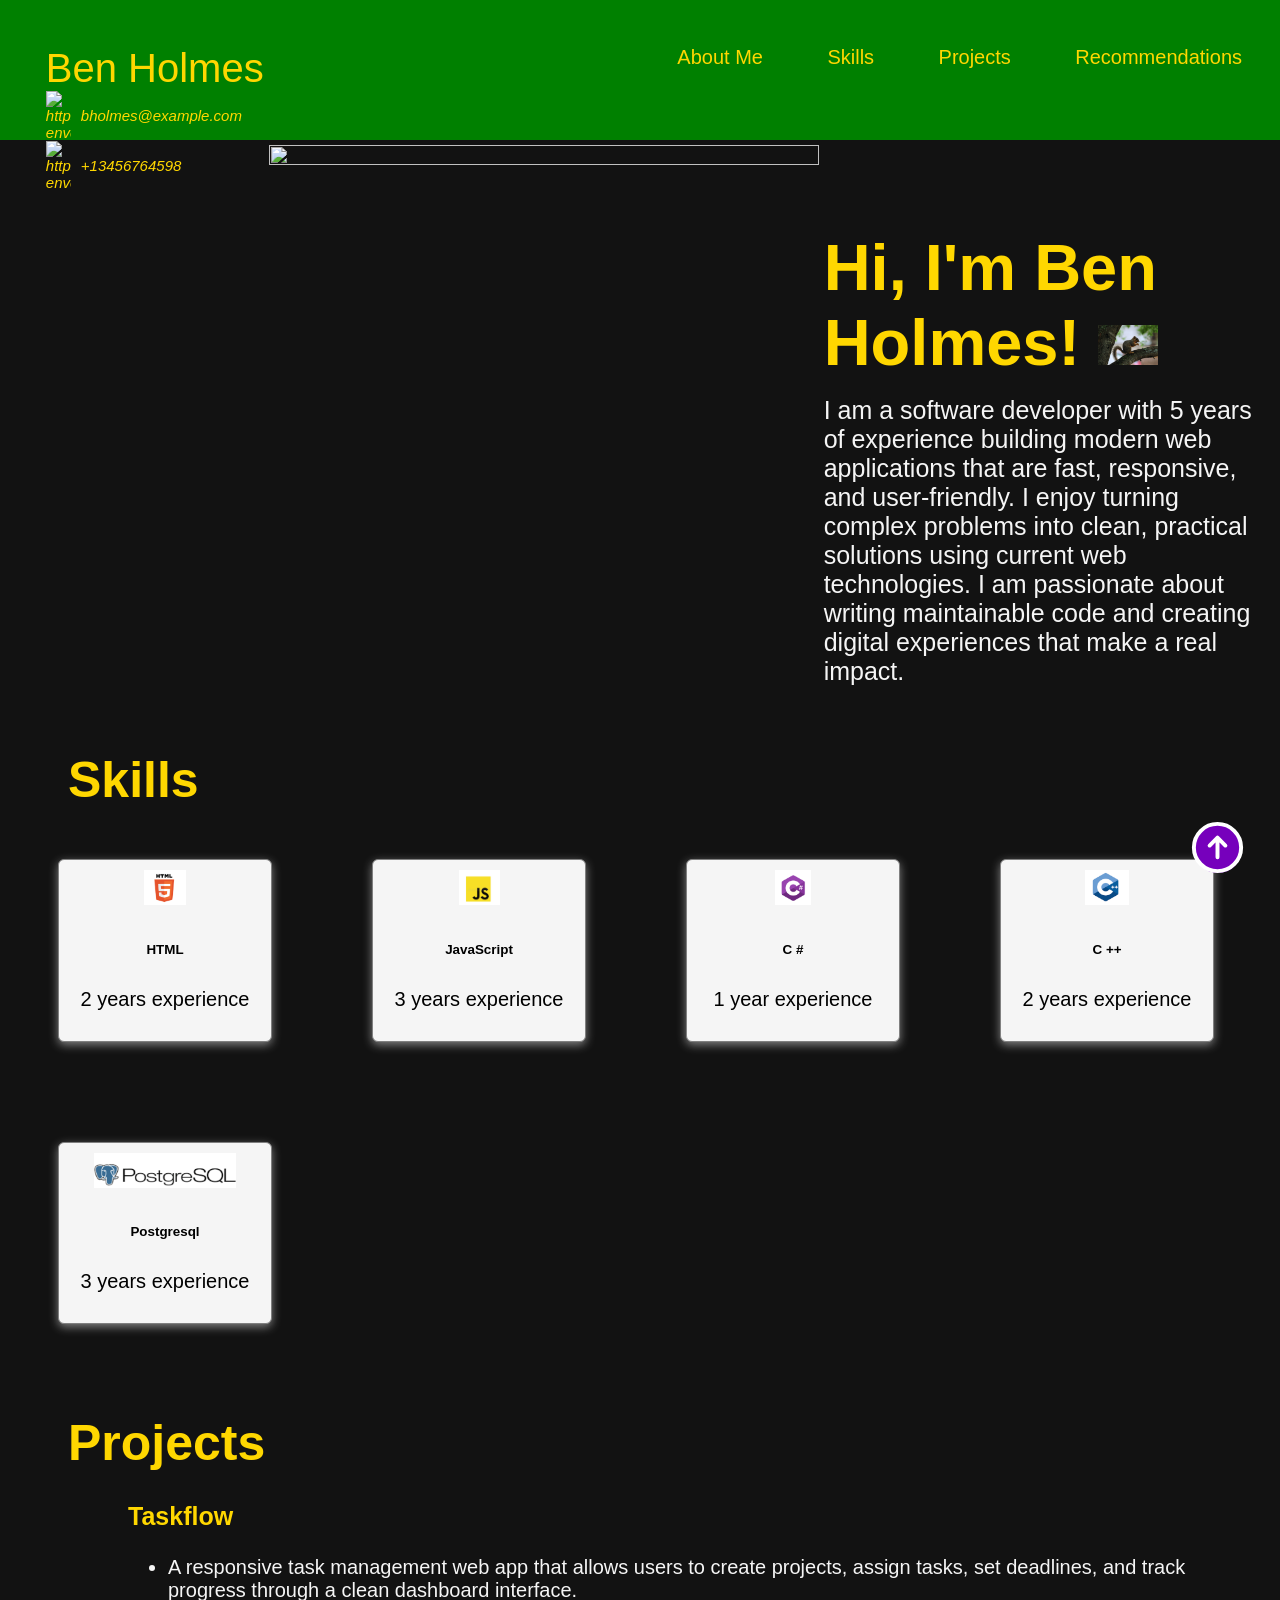
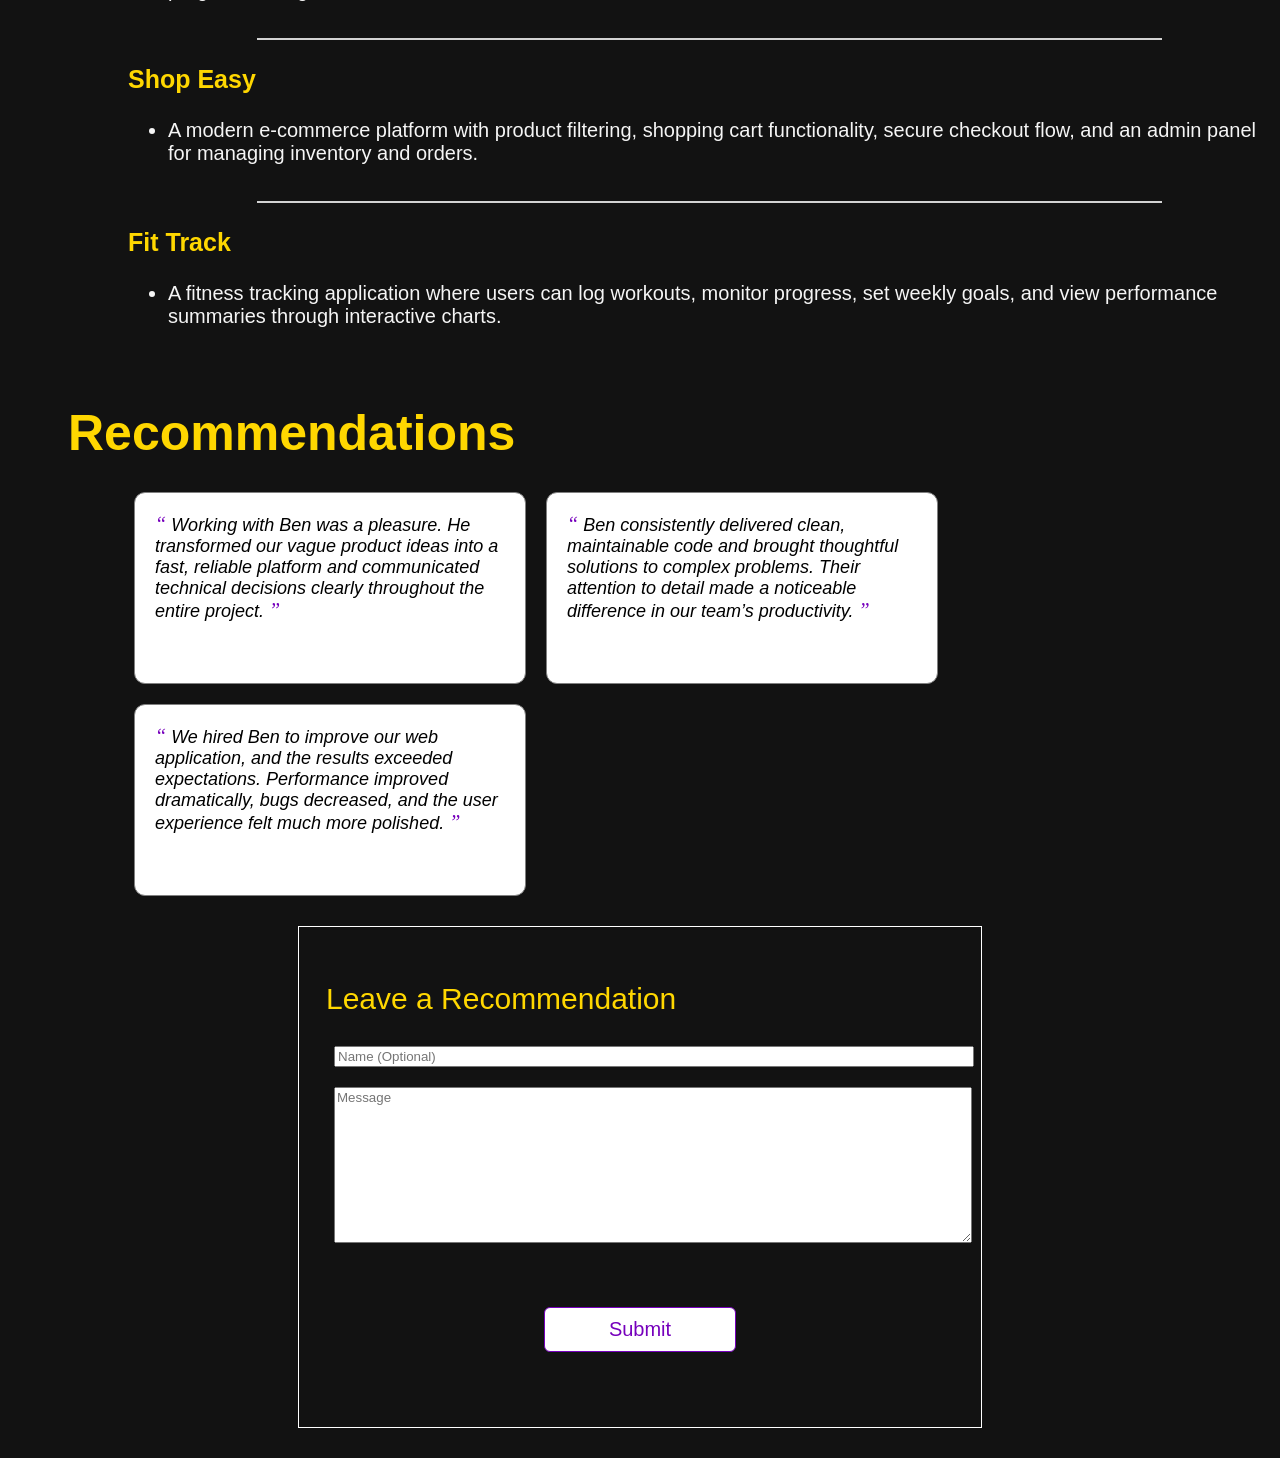
==== index.html @ 92ff53b5 "Add files via upload Added files for my-portfolio" ====
<!DOCTYPE html>
<html>
  <head>
    <title>Ben Holmes - Portfolio</title>
    <link rel="stylesheet" href="./style.css"/>
    <script src="./script.js"></script>
  </head>
  <body>
    <!-- Navigation Bar -->
    <nav>
      <div id="home">
        <div class="profile_name">
          Ben Holmes
          <div class="contact_info">
            <img src="html_finalprojimages/envelope.png" alt="https://icons8.com/icon/124377/circled-envelope"/>
          bholmes@example.com
        </div>
        <div style="clear:both;"></div>
        <div class="contact_info">
          <img src="html_finalprojimages/phone.png" alt="https://icons8.com/icon/124377/circled-envelope"/>
          +13456764598

        </div>
        </div>
        <div class="topdiv">
          <a class="topmenu" href="#about-me">About Me</a>
          <!-- Add the links for Skills, Projects and Recommendation here -->
            <a class="topmenu" href="#Skills">Skills</a>
            <a class="topmenu" href="#Projects">Projects</a>
            <a class="topmenu" href="#Recommendations">Recommendations</a>
        </div>
      </div>    
    </nav>

    <!-- About Me -->
    <section id="about-me" class="container">
      <div>
        <img src="https://miro.medium.com/max/1400/1*qdAW1TjCN57h1lbuuzvchg.gif" class="profile_image"/>
      </div>

      <div>
          <h1>
            Hi, I'm Ben Holmes! <img src="html_finalprojimages/Squirrel.jpg" width="60px"/>
          </h1>
          <p>
            I am a software developer with 5 years of experience building modern web applications that are fast, responsive, and user-friendly. 
            I enjoy turning complex problems into clean, practical solutions using current web technologies. 
            I am passionate about writing maintainable code and creating digital experiences that make a real impact.
          </p>
      </div>
    </section>
              
    <!-- Skills -->
    <section id="skills">
      <h2>Skills</h2>
      <div style="clear:both;"></div>

      <div class="all_skills">
        <div class="skill">
          <img src="html_finalprojimages/html_logo.png"/>
          <h6>HTML</h6>
          <p>2 years experience</p>
        </div>  

        <div class="skill">
          <img src="html_finalprojimages/javascript_logo.png"/>
          <h6>JavaScript</h6>
          <p>3 years experience</p>
        </div>  

        <!-- Add more skills here -->
        <div class="skill">
            <img src="html_finalprojimages/c_sharp_logo.png"/>
            <h6>C #</h6>
            <p>1 year experience</p>
          </div> 

          <div class="skill">
            <img src="html_finalprojimages/c_plus_plus_logo.png"/>
            <h6>C ++</h6>
            <p>2 years experience</p>
          </div> 

          <div class="skill">
            <img src="html_finalprojimages/postgresql_logo.png"/>
            <h6>Postgresql</h6>
            <p>3 years experience</p>
          </div> 

      </div>
    </section>
          
    <!-- Projects -->
    <section class="projects" id="projects">
      <h2>
        Projects
      </h2>
      <div style="clear:both;"></div>

        <div id="projects-container" class="projects-container">
          <div class="project-card">
            <h3>Taskflow</h3>
            <ul>
              <li>A responsive task management web app that allows users to create projects, assign tasks, set deadlines, and track progress through a clean dashboard interface.</li>
            </ul>
          </div>
          <hr>
          <div class="project-card">
            <h3>Shop Easy</h3>
            <ul>
              <li>A modern e-commerce platform with product filtering, shopping cart functionality, secure checkout flow, and an admin panel for managing inventory and orders.</li>
            </ul>
          </div>
          <hr>
          <div class="project-card">
            <h3>Fit Track</h3>
            <ul>
              <li>A fitness tracking application where users can log workouts, monitor progress, set weekly goals, and view performance summaries through interactive charts.</li>
            </ul>
          </div>
    </div>
    </section>
    <div style="clear:both;"></div>

    <!-- Recommendations -->
    <section id="recommendations">
      <h2>Recommendations</h2>
      <div style="clear:both;"></div>
      <div class="all_recommendations" id="all_recommendations">
        <div class="recommendation">
          <span>&#8220;</span>
          Working with Ben was a pleasure. He transformed our vague product ideas into a fast, reliable platform and communicated technical decisions clearly throughout the entire project.
          <span>&#8221;</span>
        </div>
        <div class="recommendation">
          <span>&#8220;</span>
          Ben consistently delivered clean, maintainable code and brought thoughtful solutions to complex problems. Their attention to detail made a noticeable difference in our team’s productivity.
          <span>&#8221;</span>
        </div>
        <div class="recommendation">
          <span>&#8220;</span>
          We hired Ben to improve our web application, and the results exceeded expectations. Performance improved dramatically, bugs decreased, and the user experience felt much more polished.
          <span>&#8221;</span>
        </div>
      </div>
    </section>

    <!-- Recommendation Form -->
    <section id="contact">
      <div class="flex_center">
        <fieldset>
          <legend class="introduction">Leave a Recommendation</legend>          
          <input type="text" placeholder="Name (Optional)"> <br/>
          <textarea id="new_recommendation" cols="500" rows="10" placeholder="Message"></textarea>
          <div class="flex_center">
            <button id="recommend_btn" onclick="addRecommendation()">Submit</button>
          </div>
        </fieldset>
      </div>
    </section>

    <div class="iconbutton">
      <a href="#home">
        <!--Add the code here for the logo to appear and the icon to be actionable-->
        <svg xmlns="http://www.w3.org/2000/svg" fill="none" viewBox="0 0 24 24" stroke-width="1.5" stroke="white" width="63px">
            <path stroke-linecap="round" stroke-linejoin="round" d="M15 11.25l-3-3m0 0l-3 3m3-3v7.5M21 12a9 9 0 11-18 0 9 9 0 0118 0z" />
          </svg>          
      </a>
    </div>

    <div class="popup" id="popup" class="flex_center">
      <img src="html_finalprojimages/checkmark--outline.svg"/>
      <h3>Thank You For Leaving a Recommendation!</h3>

      <button onclick="showPopup(false)">Ok</button>
    </div>
  </body>
</html>
---- style.css ----
body {
  font-family: 'Trebuchet MS', 'Lucida Sans Unicode', 'Lucida Grande', 'Lucida Sans', Arial, sans-serif;
  background-color: #121212;
}

/* Navigation Bar */

#home {
  background-color: green;
  padding-bottom: 1cm;
  margin-left:-1cm;
  margin-right:-1cm;
  margin-top:-1cm;
  padding-top: 2cm;
  padding-bottom: 2cm;
  height: 5mm;
 }

.topmenu {
  color: gold;
  margin: 10px;
  padding: 20px;
  font-size: 20px;
  text-decoration:none;
}

.topmenu:hover {
  color: white;
  /* Add the styles here */
  font-weight: bolder;
  text-decoration: underline;
}

.topdiv {
  float: right;
  padding-right: 1cm;
}

.profile_name {
  float: left;
  padding-left: 2cm;
  color: gold;
  font-size: 40px;
  /* Add the styles here */
}

.profile_name .contact_info {
  font-size: 15px;
  font-style: italic;
  display: flex;
  align-items: center;
  flex-direction: row;
}

.contact_info img {
  width:25px;
  margin-right: 10px;
  float:left;
}

/* Titles */

h2 {
  text-align: justify;
  font-size: 50px;
  text-align: center;
  float: left;
  color: gold;
  margin: 30px;
  margin-left: 60px;
  margin-top: 40px;
  margin-bottom: 0px;
}

.introduction {
  text-align: justify;
  font-size: 30px;
  text-align: center;
  float: left;
  margin-top: 30px;
  margin-bottom: 20px;
  animation-duration: 5s;
  position: relative;
  color: gold;
}

/* Used in the About Me sections */

.container {
  display: flex;
}

/* About Me */

.about-me {
  display: flex;
  align-items: center;
}

#about-me h1 {
  font-size: 65px;
  margin-top: 90px;
  color: gold;
}

#about-me p {
  font-size: 25px;
  color: whitesmoke;
  margin-top: -1cm;
}

.profile_image {
  width: 550px;
  height: fit-content;
  vertical-align: middle;
  margin: 5px;
}

/* Skills */

.all_skills {
  display: flex;
  flex-direction: row;
  flex-flow: wrap;
}

.skill {
  border: 1px solid gray;
  display: block;
  border-radius: 6px;
  text-align: center;
  margin: 50px;
  padding: 10px;
  width: 2in;
  font-size: 20px;
  box-shadow: 0 3px 10px gray;
  background-color:  whitesmoke;
}

.skill img {
  height: 35px;
  align-items: center;
}

.skills h6 {
  align-items: center;
  font-size: 20px;
  margin-block-start: 8px;
  margin-block-end: 5px;
  font-weight: bold;
} 

.skills p {
  align-items: center;
  font-size: 15px;
  color: gray;
  margin-block-start: 5px;
  margin-block-end: 5px;
} 

.flex_center {
  display: flex;
  align-items: center;
  justify-content: center;
}

/* Projects */

.projects-container {
  margin-top: 30px;
  margin-left: 60px;
}

.projects-container hr {
  border: 1px solid lightgray;
  width: 75%;
  margin-left: 5cm;
}

.project-card {
  margin: 0 15px 15px 30px;
  padding-bottom: 5px;
}

.project-card h3 {
  font-size: 25px;
  margin-left: 30px;
  color:  gold;
}

.project-card li {
  font-size: 20px;
  margin-left: 30px;
  color:  whitesmoke;
}

/* Recommendations */

.all_recommendations {
  display: flex;
  align-items: center;
  margin-left: 1in;
  flex-direction: row;
  flex-flow: wrap;
  padding: 20px;
}

.recommendation {
  font-style: italic;
  text-align: left;
  width: 21.875rem;
  padding: 1rem;
  background-color: #fff;
  border-radius: 11px;
  box-shadow: 0 3px 10px var(--primary-shadow);
  padding: 20px;
  margin: 10px;
  border:1px solid gray;
  font-size: 18px;
  height:150px
}

.recommendation span {
  color: #7600bc;
  font-size: 20px;
  font-family: 'Times New Roman', Times, serif;
}

/* Scroll to Top Button */

.iconbutton{
  width: 48px;
  height: 48px;
  border-radius: 100%;
  background-color: #7600bc;
  display: flex;
  align-items: center;
  justify-content: center;
  position: fixed;
  right: 3%;
  bottom: 3%;
  cursor: pointer;
}

/* Form Pop-up */

.popup {
  width:400px;
  background-color: #e8bcf0;
  border-radius: 3mm;
  top: 50%;
  left:50%;
  transform: translate(-50%,-50%);
  text-align: center;
  position: fixed;
  /* padding: 30px; */
  visibility: hidden;
}

.popup img {
  padding-top: 20px;
}

.popup button {
  background-color: #fff;
  border: 1px solid #7600bc;
  color: #7600bc;
  display: block;
  border-radius: 6px;
  text-align: center;
  margin: 50px;
  padding: 10px;
  width: 2in;
  font-size: 20px;
  margin-left: 25%;
}

.popup button:hover {
  background-color: #fff;
  border: 2px solid #7600bc;
  color: #7600bc;
  display: block;
  font-weight: bolder;
  text-align: center;
  cursor: pointer;
  margin-left: 25%;
}

/* Recommendation Form */

input, textarea {
  font-family: 'Trebuchet MS', 'Lucida Sans Unicode', 'Lucida Grande', 'Lucida Sans', Arial, sans-serif; 
  margin: 10px;  
  width:100%;
}

fieldset {
  display: flexbox;
  align-content: center;
  justify-content: center;  
  padding: 25px; 
  margin-left: 50px; 
  margin-right: 50px;   
  border: thin solid white;
  width: 50%;
}

/* Buttons */

button {
  background-color: #fff;
  border: 1px solid #7600bc;
  color: #7600bc;
  display: block;
  border-radius: 6px;
  text-align: center;
  margin: 50px;
  padding: 10px;
  width: 2in;
  font-size: 20px;
}

button:hover {
  background-color: #7600bc;
  border: 1px solid #7600bc;
  color: #fff;
  display: block;
  border-radius: 6px;
  text-align: center;
  cursor: pointer;
}
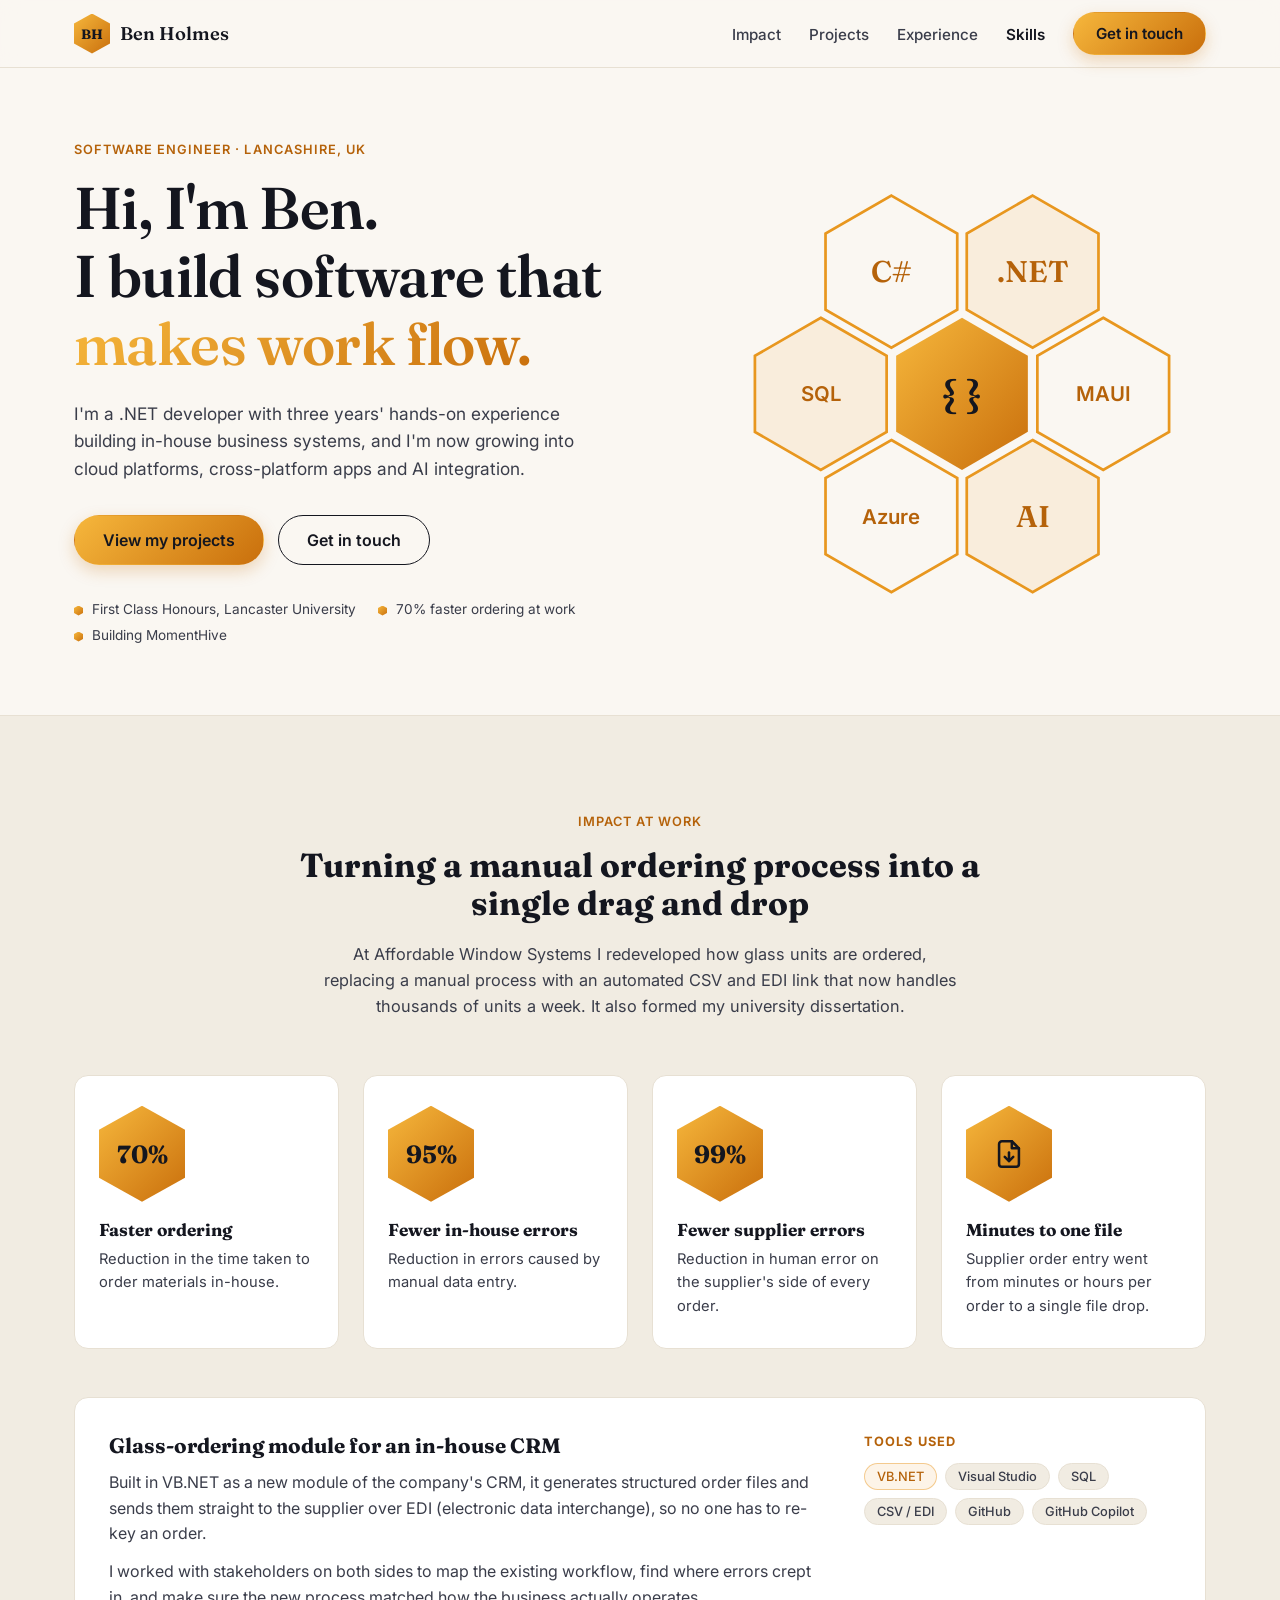
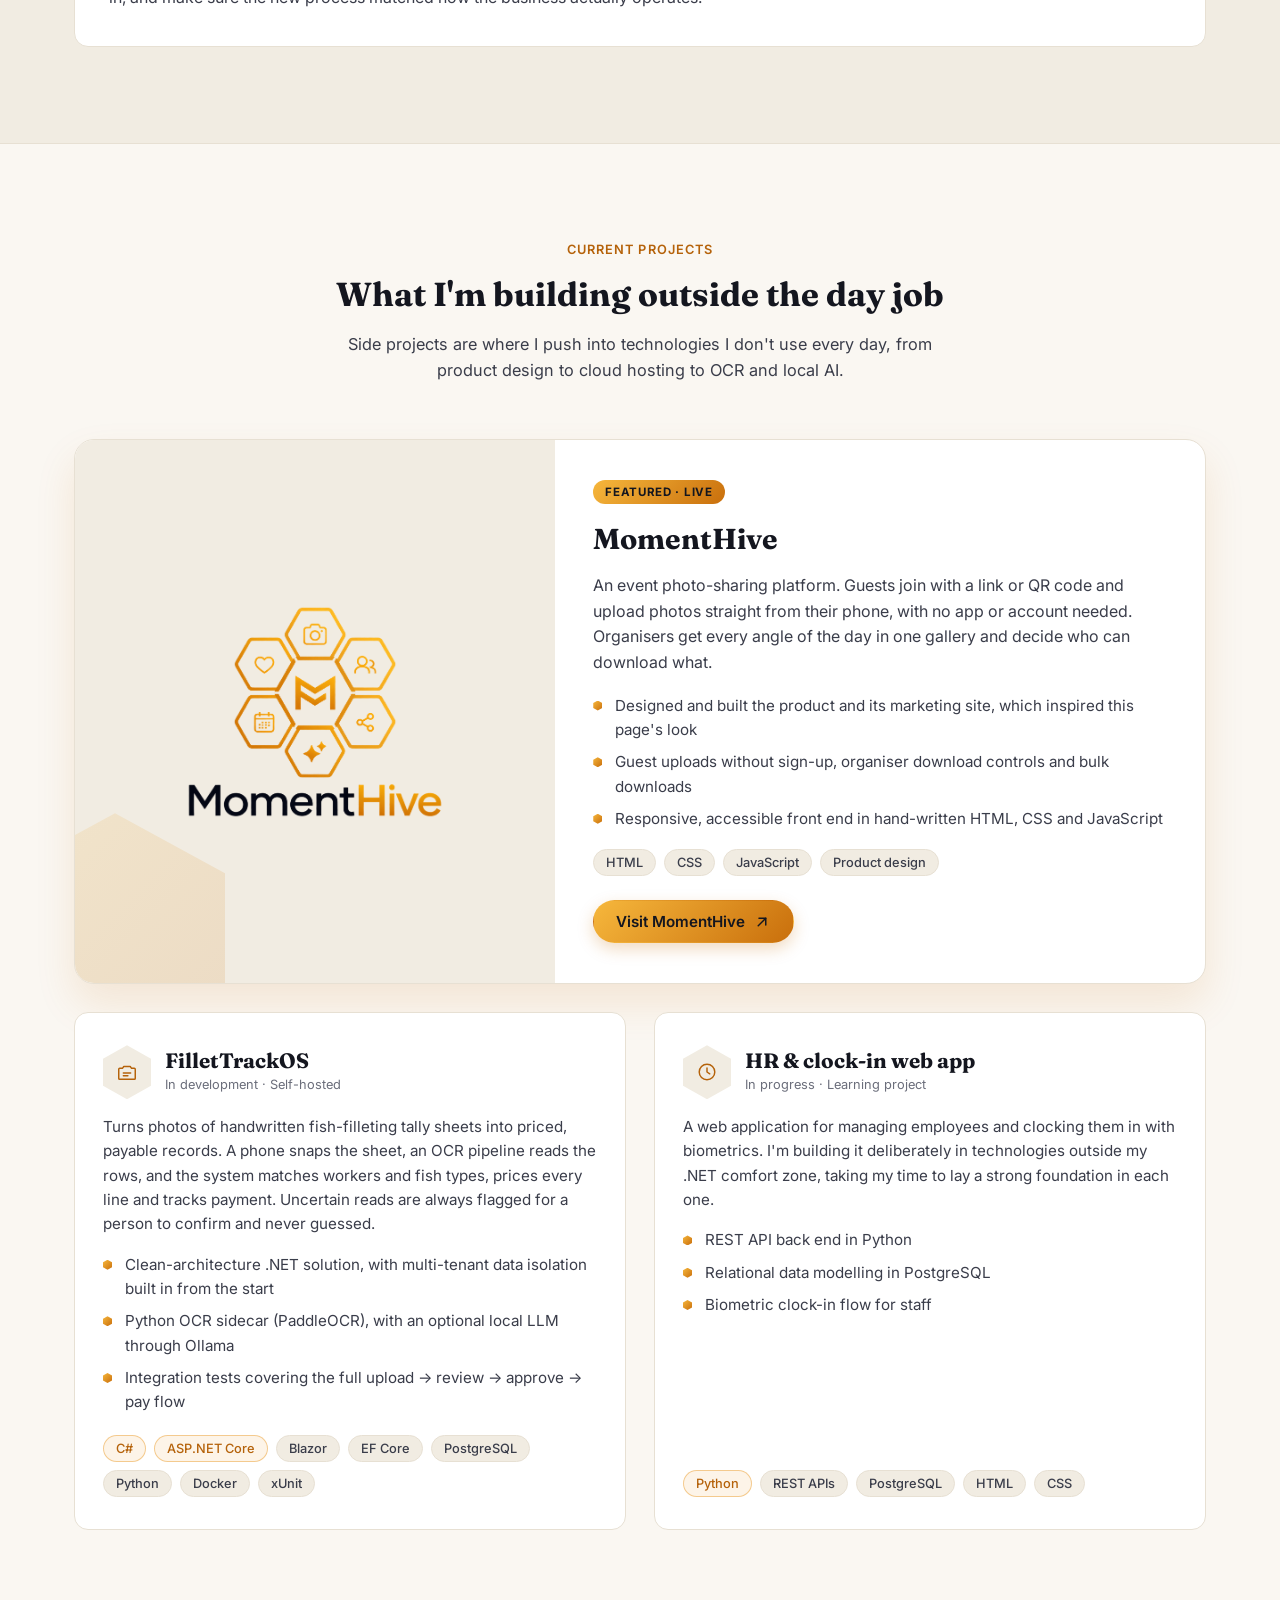
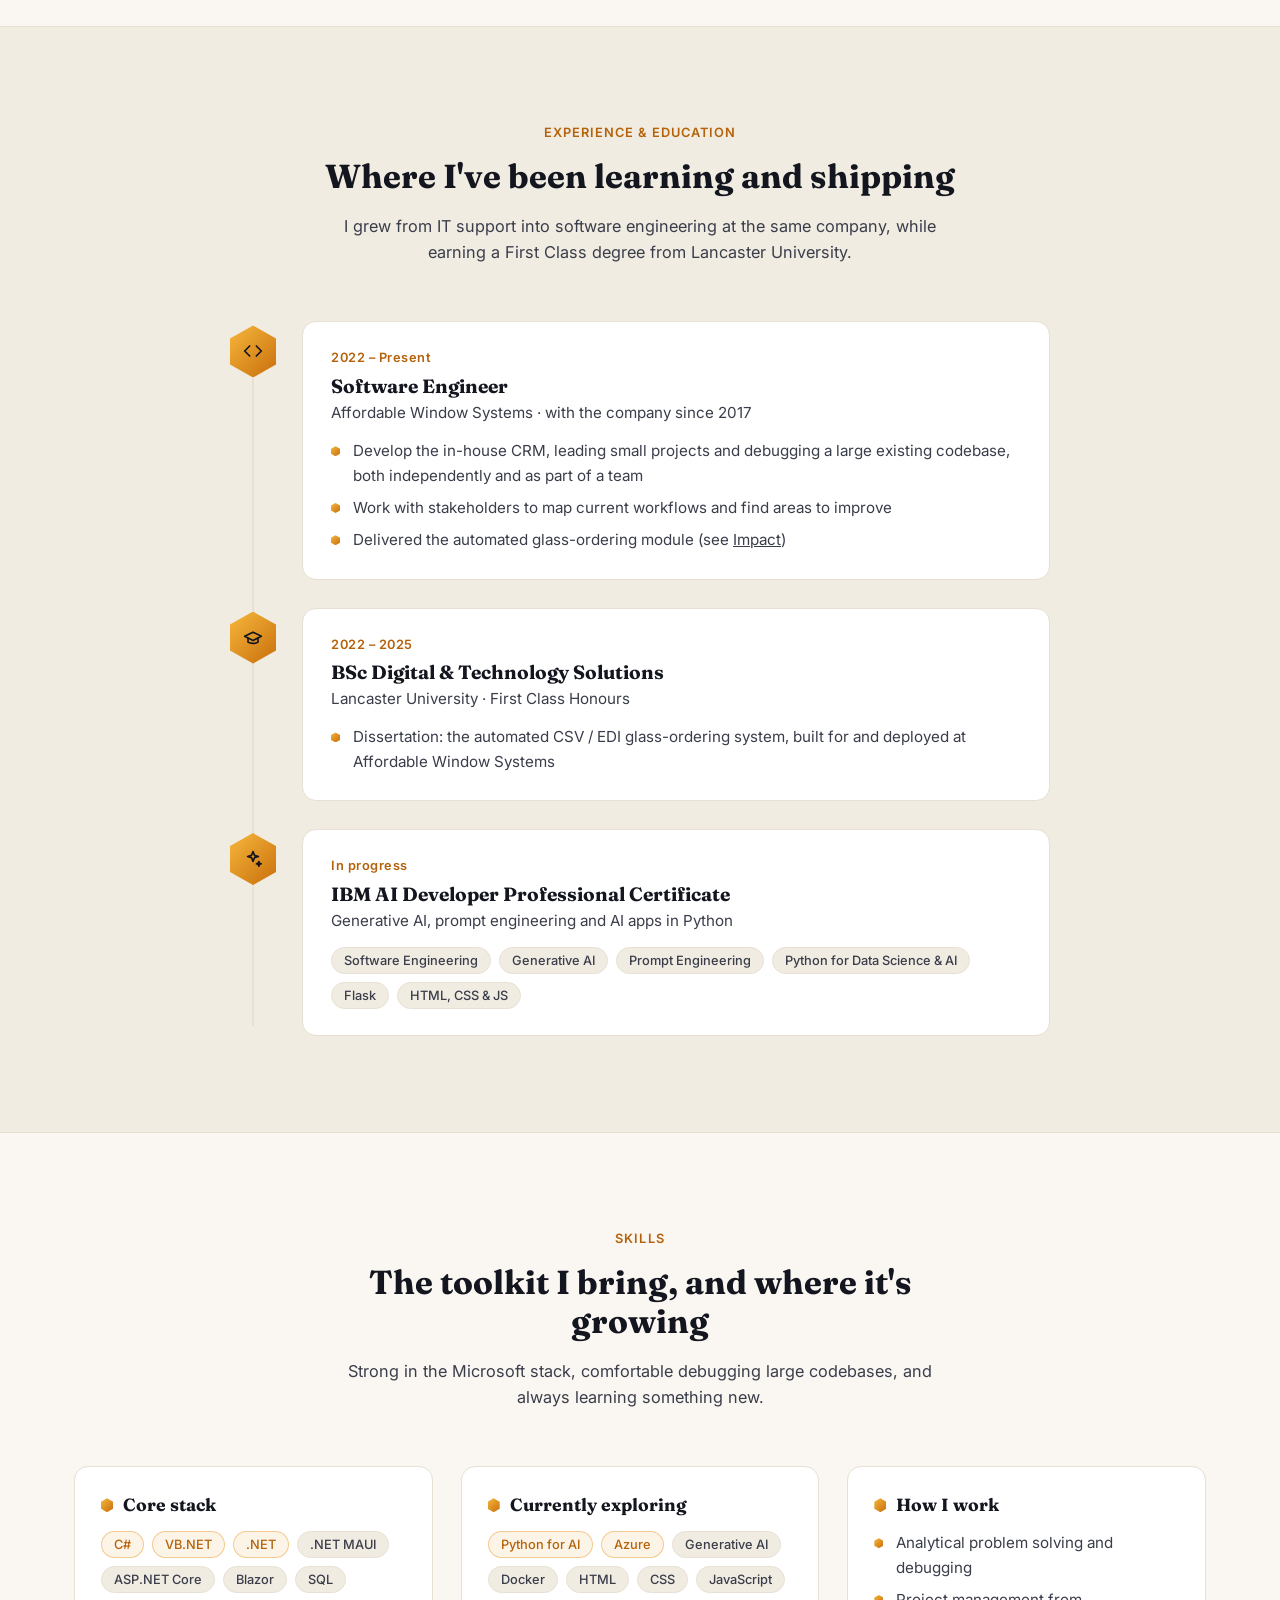
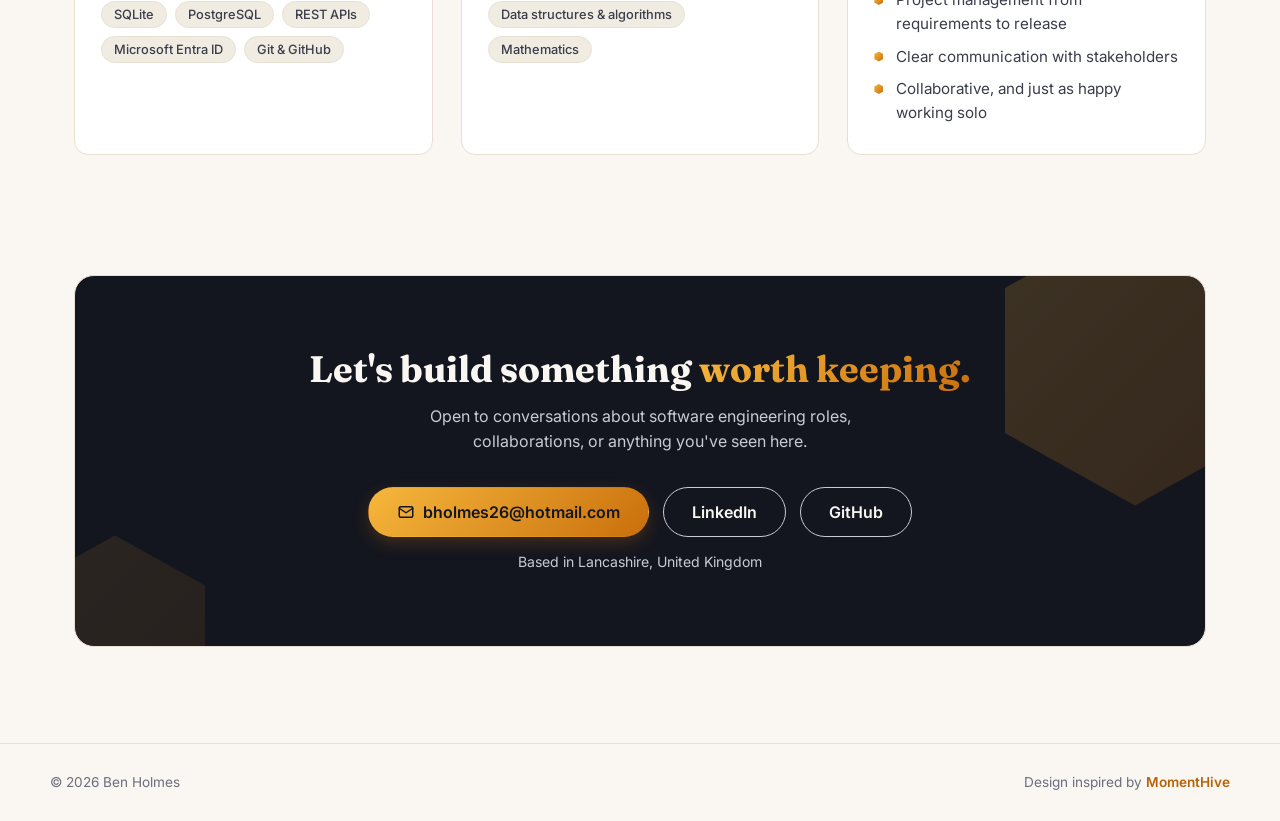
==== commit 33fe555c: "Replace tutorial page with new portfolio Single-page portfolio built on the MomentHive design langua" ====
--- a/index.html
+++ b/index.html
@@ -1,178 +1,405 @@
 <!DOCTYPE html>
-<html>
-  <head>
-    <title>Ben Holmes - Portfolio</title>
-    <link rel="stylesheet" href="./style.css"/>
-    <script src="./script.js"></script>
-  </head>
-  <body>
-    <!-- Navigation Bar -->
-    <nav>
-      <div id="home">
-        <div class="profile_name">
-          Ben Holmes
-          <div class="contact_info">
-            <img src="html_finalprojimages/envelope.png" alt="https://icons8.com/icon/124377/circled-envelope"/>
-          bholmes@example.com
+
+<html lang="en-GB">
+
+<head>
+    <meta charset="utf-8">
+    <meta name="author" content="Ben Holmes" />
+    <meta name="description" content="Ben Holmes — Software Engineer in Lancashire, UK. .NET developer building business systems, cross-platform apps and AI-powered tools." />
+    <meta name="viewport" content="width=device-width, initial-scale=1.0">
+    <meta name="theme-color" content="#faf7f2" media="(prefers-color-scheme: light)">
+    <meta name="theme-color" content="#121319" media="(prefers-color-scheme: dark)">
+    <meta property="og:title" content="Ben Holmes — Software Engineer" />
+    <meta property="og:description" content=".NET developer building business systems, cross-platform apps and AI-powered tools." />
+    <meta property="og:type" content="website" />
+    <link rel="icon" href="favicon.svg" type="image/svg+xml">
+    <link rel="preconnect" href="https://fonts.googleapis.com">
+    <link rel="preconnect" href="https://fonts.gstatic.com" crossorigin>
+    <link href="https://fonts.googleapis.com/css2?family=Fraunces:opsz,wght@9..144,500;9..144,600;9..144,700&family=Inter:wght@400;500;600;700&display=swap" rel="stylesheet">
+    <link rel="stylesheet" href="styles/styles.css">
+    <title>Ben Holmes | Software Engineer</title>
+</head>
+<body>
+    <header class="site-header">
+        <nav class="navbar" aria-label="Main">
+            <a href="#top" class="brand">
+                <span class="brand-hex" aria-hidden="true">BH</span>
+                <span>Ben Holmes</span>
+            </a>
+
+            <button class="nav-toggle" id="navToggle" aria-label="Toggle menu" aria-expanded="false" aria-controls="navMenu">
+                <span></span>
+                <span></span>
+                <span></span>
+            </button>
+
+            <div class="nav-menu" id="navMenu">
+                <ul class="nav-links">
+                    <li><a href="#impact">Impact</a></li>
+                    <li><a href="#projects">Projects</a></li>
+                    <li><a href="#experience">Experience</a></li>
+                    <li><a href="#skills">Skills</a></li>
+                </ul>
+                <a href="#contact" class="btn btn-primary">Get in touch</a>
+            </div>
+        </nav>
+    </header>
+
+    <main id="top">
+        <section class="hero">
+            <div class="hero-copy">
+                <p class="eyebrow">Software Engineer · Lancashire, UK</p>
+                <h1>Hi, I'm Ben.<br>I build software that <span class="accent">makes work flow.</span></h1>
+                <p class="hero-sub">
+                    I'm a .NET developer with three years' hands-on experience building in-house
+                    business systems, and I'm now growing into cloud platforms, cross-platform apps
+                    and AI integration.
+                </p>
+                <div class="hero-ctas">
+                    <a href="#projects" class="btn btn-primary btn-large">View my projects</a>
+                    <a href="#contact" class="btn btn-outline btn-large">Get in touch</a>
+                </div>
+                <ul class="hero-trust">
+                    <li>First Class Honours, Lancaster University</li>
+                    <li>70% faster ordering at work</li>
+                    <li>Building MomentHive</li>
+                </ul>
+            </div>
+
+            <div class="hero-art" aria-hidden="true">
+                <svg viewBox="78 24 324 308" class="hex-cluster">
+                    <defs>
+                        <linearGradient id="heroGold" x1="0" y1="0" x2="1" y2="1">
+                            <stop offset="0" stop-color="#f6b73c" />
+                            <stop offset="1" stop-color="#c96f0c" />
+                        </linearGradient>
+                    </defs>
+                    <polygon class="hex" points="188,34 236.5,62 236.5,118 188,146 139.5,118 139.5,62" />
+                    <polygon class="hex hex-fill" points="292,34 340.5,62 340.5,118 292,146 243.5,118 243.5,62" />
+                    <polygon class="hex hex-fill" points="136,124 184.5,152 184.5,208 136,236 87.5,208 87.5,152" />
+                    <polygon class="hex-core" points="240,124 288.5,152 288.5,208 240,236 191.5,208 191.5,152" fill="url(#heroGold)" />
+                    <polygon class="hex" points="344,124 392.5,152 392.5,208 344,236 295.5,208 295.5,152" />
+                    <polygon class="hex" points="188,214 236.5,242 236.5,298 188,326 139.5,298 139.5,242" />
+                    <polygon class="hex hex-fill" points="292,214 340.5,242 340.5,298 292,326 243.5,298 243.5,242" />
+                    <text class="hex-label" x="188" y="90">C#</text>
+                    <text class="hex-label" x="292" y="90">.NET</text>
+                    <text class="hex-label small" x="136" y="180">SQL</text>
+                    <text class="hex-label core" x="240" y="180">{ }</text>
+                    <text class="hex-label small" x="344" y="180">MAUI</text>
+                    <text class="hex-label small" x="188" y="270">Azure</text>
+                    <text class="hex-label" x="292" y="270">AI</text>
+                </svg>
+            </div>
+        </section>
+
+        <div class="band">
+            <section id="impact">
+                <p class="eyebrow center">Impact at work</p>
+                <h2 class="section-title center">Turning a manual ordering process into a single drag and drop</h2>
+                <p class="section-lead center">
+                    At Affordable Window Systems I redeveloped how glass units are ordered, replacing a
+                    manual process with an automated CSV and EDI link that now handles thousands of
+                    units a week. It also formed my university dissertation.
+                </p>
+
+                <div class="impact-grid">
+                    <article class="stat">
+                        <span class="stat-hex">70%</span>
+                        <h3>Faster ordering</h3>
+                        <p>Reduction in the time taken to order materials in-house.</p>
+                    </article>
+                    <article class="stat">
+                        <span class="stat-hex">95%</span>
+                        <h3>Fewer in-house errors</h3>
+                        <p>Reduction in errors caused by manual data entry.</p>
+                    </article>
+                    <article class="stat">
+                        <span class="stat-hex">99%</span>
+                        <h3>Fewer supplier errors</h3>
+                        <p>Reduction in human error on the supplier's side of every order.</p>
+                    </article>
+                    <article class="stat">
+                        <span class="stat-hex icon">
+                            <svg viewBox="0 0 24 24" fill="none" stroke="currentColor" stroke-width="1.8" stroke-linecap="round" stroke-linejoin="round"><path d="M14 3H7a2 2 0 0 0-2 2v14a2 2 0 0 0 2 2h10a2 2 0 0 0 2-2V8z"/><path d="M14 3v5h5"/><path d="M12 17v-6"/><path d="M9 14l3 3 3-3"/></svg>
+                        </span>
+                        <h3>Minutes to one file</h3>
+                        <p>Supplier order entry went from minutes or hours per order to a single file drop.</p>
+                    </article>
+                </div>
+
+                <div class="case-study">
+                    <div>
+                        <h3>Glass-ordering module for an in-house CRM</h3>
+                        <p>
+                            Built in VB.NET as a new module of the company's CRM, it generates
+                            structured order files and sends them straight to the supplier over EDI
+                            (electronic data interchange), so no one has to re-key an order.
+                        </p>
+                        <p>
+                            I worked with stakeholders on both sides to map the existing workflow,
+                            find where errors crept in, and make sure the new process matched how
+                            the business actually operates.
+                        </p>
+                    </div>
+                    <div>
+                        <h4>Tools used</h4>
+                        <div class="chips">
+                            <span class="chip chip-gold">VB.NET</span>
+                            <span class="chip">Visual Studio</span>
+                            <span class="chip">SQL</span>
+                            <span class="chip">CSV / EDI</span>
+                            <span class="chip">GitHub</span>
+                            <span class="chip">GitHub Copilot</span>
+                        </div>
+                    </div>
+                </div>
+            </section>
         </div>
-        <div style="clear:both;"></div>
-        <div class="contact_info">
-          <img src="html_finalprojimages/phone.png" alt="https://icons8.com/icon/124377/circled-envelope"/>
-          +13456764598
-
+
+        <section id="projects">
+            <p class="eyebrow center">Current projects</p>
+            <h2 class="section-title center">What I'm building outside the day job</h2>
+            <p class="section-lead center">
+                Side projects are where I push into technologies I don't use every day, from
+                product design to cloud hosting to OCR and local AI.
+            </p>
+
+            <article class="project-featured">
+                <div class="project-visual">
+                    <img src="images/momenthive-logo.png" alt="MomentHive logo">
+                </div>
+                <div class="project-body">
+                    <span class="project-tag">Featured · Live</span>
+                    <h3>MomentHive</h3>
+                    <p>
+                        An event photo-sharing platform. Guests join with a link or QR code and upload
+                        photos straight from their phone, with no app or account needed. Organisers get
+                        every angle of the day in one gallery and decide who can download what.
+                    </p>
+                    <ul class="hex-list">
+                        <li>Designed and built the product and its marketing site, which inspired this page's look</li>
+                        <li>Guest uploads without sign-up, organiser download controls and bulk downloads</li>
+                        <li>Responsive, accessible front end in hand-written HTML, CSS and JavaScript</li>
+                    </ul>
+                    <div class="chips">
+                        <span class="chip">HTML</span>
+                        <span class="chip">CSS</span>
+                        <span class="chip">JavaScript</span>
+                        <span class="chip">Product design</span>
+                    </div>
+                    <div class="project-links">
+                        <a href="https://momenthive.amfteksolutions.co.uk/" class="btn btn-primary" target="_blank" rel="noopener">
+                            Visit MomentHive
+                            <svg viewBox="0 0 24 24" fill="none" stroke="currentColor" stroke-width="2" stroke-linecap="round" stroke-linejoin="round" aria-hidden="true"><path d="M7 17L17 7"/><path d="M8 7h9v9"/></svg>
+                        </a>
+                    </div>
+                </div>
+            </article>
+
+            <div class="project-grid">
+                <article class="project-card">
+                    <div class="project-card-head">
+                        <div class="feature-icon" aria-hidden="true">
+                            <svg viewBox="0 0 24 24" fill="none" stroke="currentColor" stroke-width="1.6" stroke-linecap="round" stroke-linejoin="round"><path d="M4 8h3l1.5-2h7L17 8h3a1 1 0 0 1 1 1v10a1 1 0 0 1-1 1H4a1 1 0 0 1-1-1V9a1 1 0 0 1 1-1z"/><path d="M8 13h8M8 16h5"/></svg>
+                        </div>
+                        <div>
+                            <h3>FilletTrackOS</h3>
+                            <p class="status">In development · Self-hosted</p>
+                        </div>
+                    </div>
+                    <p>
+                        Turns photos of handwritten fish-filleting tally sheets into priced, payable records.
+                        A phone snaps the sheet, an OCR pipeline reads the rows, and the system matches
+                        workers and fish types, prices every line and tracks payment. Uncertain reads are
+                        always flagged for a person to confirm and never guessed.
+                    </p>
+                    <ul class="hex-list">
+                        <li>Clean-architecture .NET solution, with multi-tenant data isolation built in from the start</li>
+                        <li>Python OCR sidecar (PaddleOCR), with an optional local LLM through Ollama</li>
+                        <li>Integration tests covering the full upload → review → approve → pay flow</li>
+                    </ul>
+                    <div class="chips">
+                        <span class="chip chip-gold">C#</span>
+                        <span class="chip chip-gold">ASP.NET Core</span>
+                        <span class="chip">Blazor</span>
+                        <span class="chip">EF Core</span>
+                        <span class="chip">PostgreSQL</span>
+                        <span class="chip">Python</span>
+                        <span class="chip">Docker</span>
+                        <span class="chip">xUnit</span>
+                    </div>
+                </article>
+
+                <article class="project-card">
+                    <div class="project-card-head">
+                        <div class="feature-icon" aria-hidden="true">
+                            <svg viewBox="0 0 24 24" fill="none" stroke="currentColor" stroke-width="1.6" stroke-linecap="round" stroke-linejoin="round"><circle cx="12" cy="12" r="8.5"/><path d="M12 7.5V12l3 2"/></svg>
+                        </div>
+                        <div>
+                            <h3>HR &amp; clock-in web app</h3>
+                            <p class="status">In progress · Learning project</p>
+                        </div>
+                    </div>
+                    <p>
+                        A web application for managing employees and clocking them in with biometrics.
+                        I'm building it deliberately in technologies outside my .NET comfort zone,
+                        taking my time to lay a strong foundation in each one.
+                    </p>
+                    <ul class="hex-list">
+                        <li>REST API back end in Python</li>
+                        <li>Relational data modelling in PostgreSQL</li>
+                        <li>Biometric clock-in flow for staff</li>
+                    </ul>
+                    <div class="chips">
+                        <span class="chip chip-gold">Python</span>
+                        <span class="chip">REST APIs</span>
+                        <span class="chip">PostgreSQL</span>
+                        <span class="chip">HTML</span>
+                        <span class="chip">CSS</span>
+                    </div>
+                </article>
+            </div>
+        </section>
+
+        <div class="band">
+            <section id="experience">
+                <p class="eyebrow center">Experience &amp; education</p>
+                <h2 class="section-title center">Where I've been learning and shipping</h2>
+                <p class="section-lead center">
+                    I grew from IT support into software engineering at the same company, while
+                    earning a First Class degree from Lancaster University.
+                </p>
+
+                <ol class="timeline">
+                    <li class="timeline-item">
+                        <span class="timeline-marker" aria-hidden="true">
+                            <svg viewBox="0 0 24 24" fill="none" stroke="currentColor" stroke-width="2" stroke-linecap="round" stroke-linejoin="round"><path d="M16 18l6-6-6-6"/><path d="M8 6l-6 6 6 6"/></svg>
+                        </span>
+                        <div class="timeline-card">
+                            <p class="timeline-meta">2022 – Present</p>
+                            <h3>Software Engineer</h3>
+                            <p class="org">Affordable Window Systems · with the company since 2017</p>
+                            <ul class="hex-list">
+                                <li>Develop the in-house CRM, leading small projects and debugging a large existing codebase, both independently and as part of a team</li>
+                                <li>Work with stakeholders to map current workflows and find areas to improve</li>
+                                <li>Delivered the automated glass-ordering module (see <a href="#impact">Impact</a>)</li>
+                            </ul>
+                        </div>
+                    </li>
+                    <li class="timeline-item">
+                        <span class="timeline-marker" aria-hidden="true">
+                            <svg viewBox="0 0 24 24" fill="none" stroke="currentColor" stroke-width="2" stroke-linecap="round" stroke-linejoin="round"><path d="M22 10L12 5 2 10l10 5 10-5z"/><path d="M6 12v5c3 2 9 2 12 0v-5"/></svg>
+                        </span>
+                        <div class="timeline-card">
+                            <p class="timeline-meta">2022 – 2025</p>
+                            <h3>BSc Digital &amp; Technology Solutions</h3>
+                            <p class="org">Lancaster University · First Class Honours</p>
+                            <ul class="hex-list">
+                                <li>Dissertation: the automated CSV / EDI glass-ordering system, built for and deployed at Affordable Window Systems</li>
+                            </ul>
+                        </div>
+                    </li>
+                    <li class="timeline-item">
+                        <span class="timeline-marker" aria-hidden="true">
+                            <svg viewBox="0 0 24 24" fill="none" stroke="currentColor" stroke-width="2" stroke-linecap="round" stroke-linejoin="round"><path d="M12 3l1.8 4.6L18.5 9l-4.7 1.4L12 15l-1.8-4.6L5.5 9l4.7-1.4z"/><path d="M19 15l.8 2 2 .8-2 .8-.8 2-.8-2-2-.8 2-.8z"/></svg>
+                        </span>
+                        <div class="timeline-card">
+                            <p class="timeline-meta">In progress</p>
+                            <h3>IBM AI Developer Professional Certificate</h3>
+                            <p class="org">Generative AI, prompt engineering and AI apps in Python</p>
+                            <div class="chips">
+                                <span class="chip">Software Engineering</span>
+                                <span class="chip">Generative AI</span>
+                                <span class="chip">Prompt Engineering</span>
+                                <span class="chip">Python for Data Science &amp; AI</span>
+                                <span class="chip">Flask</span>
+                                <span class="chip">HTML, CSS &amp; JS</span>
+                            </div>
+                        </div>
+                    </li>
+                </ol>
+            </section>
         </div>
+
+        <section id="skills">
+            <p class="eyebrow center">Skills</p>
+            <h2 class="section-title center">The toolkit I bring, and where it's growing</h2>
+            <p class="section-lead center">
+                Strong in the Microsoft stack, comfortable debugging large codebases, and always
+                learning something new.
+            </p>
+
+            <div class="skills-grid">
+                <div class="skill-group">
+                    <h3>Core stack</h3>
+                    <div class="chips">
+                        <span class="chip chip-gold">C#</span>
+                        <span class="chip chip-gold">VB.NET</span>
+                        <span class="chip chip-gold">.NET</span>
+                        <span class="chip">.NET MAUI</span>
+                        <span class="chip">ASP.NET Core</span>
+                        <span class="chip">Blazor</span>
+                        <span class="chip">SQL</span>
+                        <span class="chip">SQLite</span>
+                        <span class="chip">PostgreSQL</span>
+                        <span class="chip">REST APIs</span>
+                        <span class="chip">Microsoft Entra ID</span>
+                        <span class="chip">Git &amp; GitHub</span>
+                    </div>
+                </div>
+                <div class="skill-group">
+                    <h3>Currently exploring</h3>
+                    <div class="chips">
+                        <span class="chip chip-gold">Python for AI</span>
+                        <span class="chip chip-gold">Azure</span>
+                        <span class="chip">Generative AI</span>
+                        <span class="chip">Docker</span>
+                        <span class="chip">HTML</span>
+                        <span class="chip">CSS</span>
+                        <span class="chip">JavaScript</span>
+                        <span class="chip">Data structures &amp; algorithms</span>
+                        <span class="chip">Mathematics</span>
+                    </div>
+                </div>
+                <div class="skill-group">
+                    <h3>How I work</h3>
+                    <ul class="hex-list">
+                        <li>Analytical problem solving and debugging</li>
+                        <li>Project management from requirements to release</li>
+                        <li>Clear communication with stakeholders</li>
+                        <li>Collaborative, and just as happy working solo</li>
+                    </ul>
+                </div>
+            </div>
+        </section>
+
+        <section id="contact" class="cta-section">
+            <div class="cta-banner">
+                <div class="cta-hex" aria-hidden="true"></div>
+                <div class="cta-hex left" aria-hidden="true"></div>
+                <h2>Let's build something <span class="accent">worth keeping.</span></h2>
+                <p>Open to conversations about software engineering roles, collaborations, or anything you've seen here.</p>
+                <div class="hero-ctas">
+                    <a href="mailto:bholmes26@hotmail.com" class="btn btn-primary btn-large">
+                        <svg viewBox="0 0 24 24" fill="none" stroke="currentColor" stroke-width="2" stroke-linecap="round" stroke-linejoin="round" aria-hidden="true"><rect x="3" y="5" width="18" height="14" rx="2"/><path d="M3 7l9 6 9-6"/></svg>
+                        bholmes26@hotmail.com
+                    </a>
+                    <a href="https://www.linkedin.com/in/bholmes26" class="btn btn-outline btn-large" target="_blank" rel="noopener">LinkedIn</a>
+                    <a href="https://github.com/Ben-Holmes26" class="btn btn-outline btn-large" target="_blank" rel="noopener">GitHub</a>
+                </div>
+                <p class="cta-location">Based in Lancashire, United Kingdom</p>
+            </div>
+        </section>
+    </main>
+
+    <footer class="site-footer">
+        <div class="footer-inner">
+            <p>&copy; 2026 Ben Holmes</p>
+            <p>Design inspired by <a href="https://momenthive.amfteksolutions.co.uk/" target="_blank" rel="noopener">MomentHive</a></p>
         </div>
-        <div class="topdiv">
-          <a class="topmenu" href="#about-me">About Me</a>
-          <!-- Add the links for Skills, Projects and Recommendation here -->
-            <a class="topmenu" href="#Skills">Skills</a>
-            <a class="topmenu" href="#Projects">Projects</a>
-            <a class="topmenu" href="#Recommendations">Recommendations</a>
-        </div>
-      </div>    
-    </nav>
-
-    <!-- About Me -->
-    <section id="about-me" class="container">
-      <div>
-        <img src="https://miro.medium.com/max/1400/1*qdAW1TjCN57h1lbuuzvchg.gif" class="profile_image"/>
-      </div>
-
-      <div>
-          <h1>
-            Hi, I'm Ben Holmes! <img src="html_finalprojimages/Squirrel.jpg" width="60px"/>
-          </h1>
-          <p>
-            I am a software developer with 5 years of experience building modern web applications that are fast, responsive, and user-friendly. 
-            I enjoy turning complex problems into clean, practical solutions using current web technologies. 
-            I am passionate about writing maintainable code and creating digital experiences that make a real impact.
-          </p>
-      </div>
-    </section>
-              
-    <!-- Skills -->
-    <section id="skills">
-      <h2>Skills</h2>
-      <div style="clear:both;"></div>
-
-      <div class="all_skills">
-        <div class="skill">
-          <img src="html_finalprojimages/html_logo.png"/>
-          <h6>HTML</h6>
-          <p>2 years experience</p>
-        </div>  
-
-        <div class="skill">
-          <img src="html_finalprojimages/javascript_logo.png"/>
-          <h6>JavaScript</h6>
-          <p>3 years experience</p>
-        </div>  
-
-        <!-- Add more skills here -->
-        <div class="skill">
-            <img src="html_finalprojimages/c_sharp_logo.png"/>
-            <h6>C #</h6>
-            <p>1 year experience</p>
-          </div> 
-
-          <div class="skill">
-            <img src="html_finalprojimages/c_plus_plus_logo.png"/>
-            <h6>C ++</h6>
-            <p>2 years experience</p>
-          </div> 
-
-          <div class="skill">
-            <img src="html_finalprojimages/postgresql_logo.png"/>
-            <h6>Postgresql</h6>
-            <p>3 years experience</p>
-          </div> 
-
-      </div>
-    </section>
-          
-    <!-- Projects -->
-    <section class="projects" id="projects">
-      <h2>
-        Projects
-      </h2>
-      <div style="clear:both;"></div>
-
-        <div id="projects-container" class="projects-container">
-          <div class="project-card">
-            <h3>Taskflow</h3>
-            <ul>
-              <li>A responsive task management web app that allows users to create projects, assign tasks, set deadlines, and track progress through a clean dashboard interface.</li>
-            </ul>
-          </div>
-          <hr>
-          <div class="project-card">
-            <h3>Shop Easy</h3>
-            <ul>
-              <li>A modern e-commerce platform with product filtering, shopping cart functionality, secure checkout flow, and an admin panel for managing inventory and orders.</li>
-            </ul>
-          </div>
-          <hr>
-          <div class="project-card">
-            <h3>Fit Track</h3>
-            <ul>
-              <li>A fitness tracking application where users can log workouts, monitor progress, set weekly goals, and view performance summaries through interactive charts.</li>
-            </ul>
-          </div>
-    </div>
-    </section>
-    <div style="clear:both;"></div>
-
-    <!-- Recommendations -->
-    <section id="recommendations">
-      <h2>Recommendations</h2>
-      <div style="clear:both;"></div>
-      <div class="all_recommendations" id="all_recommendations">
-        <div class="recommendation">
-          <span>&#8220;</span>
-          Working with Ben was a pleasure. He transformed our vague product ideas into a fast, reliable platform and communicated technical decisions clearly throughout the entire project.
-          <span>&#8221;</span>
-        </div>
-        <div class="recommendation">
-          <span>&#8220;</span>
-          Ben consistently delivered clean, maintainable code and brought thoughtful solutions to complex problems. Their attention to detail made a noticeable difference in our team’s productivity.
-          <span>&#8221;</span>
-        </div>
-        <div class="recommendation">
-          <span>&#8220;</span>
-          We hired Ben to improve our web application, and the results exceeded expectations. Performance improved dramatically, bugs decreased, and the user experience felt much more polished.
-          <span>&#8221;</span>
-        </div>
-      </div>
-    </section>
-
-    <!-- Recommendation Form -->
-    <section id="contact">
-      <div class="flex_center">
-        <fieldset>
-          <legend class="introduction">Leave a Recommendation</legend>          
-          <input type="text" placeholder="Name (Optional)"> <br/>
-          <textarea id="new_recommendation" cols="500" rows="10" placeholder="Message"></textarea>
-          <div class="flex_center">
-            <button id="recommend_btn" onclick="addRecommendation()">Submit</button>
-          </div>
-        </fieldset>
-      </div>
-    </section>
-
-    <div class="iconbutton">
-      <a href="#home">
-        <!--Add the code here for the logo to appear and the icon to be actionable-->
-        <svg xmlns="http://www.w3.org/2000/svg" fill="none" viewBox="0 0 24 24" stroke-width="1.5" stroke="white" width="63px">
-            <path stroke-linecap="round" stroke-linejoin="round" d="M15 11.25l-3-3m0 0l-3 3m3-3v7.5M21 12a9 9 0 11-18 0 9 9 0 0118 0z" />
-          </svg>          
-      </a>
-    </div>
-
-    <div class="popup" id="popup" class="flex_center">
-      <img src="html_finalprojimages/checkmark--outline.svg"/>
-      <h3>Thank You For Leaving a Recommendation!</h3>
-
-      <button onclick="showPopup(false)">Ok</button>
-    </div>
-  </body>
+    </footer>
+
+    <script src="scripts/main.js"></script>
+</body>
+
 </html>
--- a/styles/styles.css
+++ b/styles/styles.css
@@ -0,0 +1,984 @@
+:root {
+    --ink: #14161f;
+    --ink-soft: #3a3d4a;
+    --ink-muted: #6b6e7b;
+    --paper: #faf7f2;
+    --paper-alt: #f1ece2;
+    --card: #ffffff;
+    --line: #e7e0d3;
+    --gold-light: #f6b73c;
+    --gold: #e8971f;
+    --gold-dark: #c96f0c;
+    --gold-text: #b5620a;
+    --gold-gradient: linear-gradient(135deg, var(--gold-light), var(--gold-dark));
+    --header-bg: rgba(250, 247, 242, 0.9);
+    --banner-bg: #14161f;
+    --banner-text: #faf7f2;
+    --banner-soft: #c9cad4;
+    --shadow: 0 20px 40px rgba(201, 111, 12, 0.12);
+
+    --font-display: "Fraunces", Georgia, serif;
+    --font-body: "Inter", -apple-system, BlinkMacSystemFont, "Segoe UI", sans-serif;
+
+    --max-width: 1180px;
+    --radius: 14px;
+    --hex: polygon(50% 0%, 100% 25%, 100% 75%, 50% 100%, 0% 75%, 0% 25%);
+}
+
+@media (prefers-color-scheme: dark) {
+    :root {
+        --ink: #f3efe7;
+        --ink-soft: #c4c1ba;
+        --ink-muted: #8f8c86;
+        --paper: #121319;
+        --paper-alt: #1a1c24;
+        --card: #1e2029;
+        --line: #2c2f3a;
+        --gold-text: #f2a93b;
+        --header-bg: rgba(18, 19, 25, 0.88);
+        --banner-bg: #1e2029;
+        --banner-text: #f3efe7;
+        --banner-soft: #b3b1ab;
+        --shadow: 0 20px 40px rgba(0, 0, 0, 0.35);
+    }
+}
+
+* {
+    box-sizing: border-box;
+}
+
+html {
+    scroll-behavior: smooth;
+    scroll-padding-top: 72px;
+}
+
+body {
+    font-family: var(--font-body);
+    margin: 0;
+    padding: 0;
+    color: var(--ink);
+    background: var(--paper);
+    -webkit-font-smoothing: antialiased;
+}
+
+h1, h2, h3 {
+    font-family: var(--font-display);
+    color: var(--ink);
+    line-height: 1.15;
+    margin: 0;
+}
+
+p {
+    color: var(--ink-soft);
+    line-height: 1.6;
+    margin: 0;
+}
+
+a {
+    color: inherit;
+}
+
+ul, ol {
+    margin: 0;
+    padding: 0;
+    list-style: none;
+}
+
+img {
+    max-width: 100%;
+    display: block;
+}
+
+:focus-visible {
+    outline: 2px solid var(--gold);
+    outline-offset: 3px;
+}
+
+/* ---------- Buttons ---------- */
+
+.btn {
+    display: inline-flex;
+    align-items: center;
+    justify-content: center;
+    gap: 8px;
+    padding: 11px 22px;
+    border-radius: 999px;
+    font-weight: 600;
+    font-size: 0.95rem;
+    text-decoration: none;
+    border: 1px solid transparent;
+    transition: transform 0.15s ease, box-shadow 0.15s ease, background 0.15s ease, color 0.15s ease;
+    cursor: pointer;
+}
+
+.btn svg {
+    width: 18px;
+    height: 18px;
+}
+
+.btn-primary {
+    background: var(--gold-gradient);
+    color: #14161f;
+    box-shadow: 0 6px 16px rgba(201, 111, 12, 0.25);
+}
+
+.btn-primary:hover {
+    transform: translateY(-1px);
+    box-shadow: 0 10px 20px rgba(201, 111, 12, 0.32);
+}
+
+.btn-outline {
+    background: transparent;
+    color: var(--ink);
+    border-color: var(--ink);
+}
+
+.btn-outline:hover {
+    background: var(--ink);
+    color: var(--paper);
+}
+
+.btn-ghost {
+    background: transparent;
+    color: var(--ink-soft);
+    padding-left: 12px;
+    padding-right: 12px;
+}
+
+.btn-ghost:hover {
+    color: var(--ink);
+}
+
+.btn-large {
+    padding: 14px 28px;
+    font-size: 1rem;
+}
+
+/* ---------- Header / Nav ---------- */
+
+.site-header {
+    position: sticky;
+    top: 0;
+    z-index: 100;
+    background: var(--header-bg);
+    backdrop-filter: saturate(180%) blur(10px);
+    -webkit-backdrop-filter: saturate(180%) blur(10px);
+    border-bottom: 1px solid var(--line);
+}
+
+.navbar {
+    position: relative;
+    max-width: var(--max-width);
+    margin: 0 auto;
+    display: flex;
+    align-items: center;
+    gap: 24px;
+    padding: 12px 24px;
+}
+
+.brand {
+    margin-right: auto;
+    display: flex;
+    align-items: center;
+    gap: 10px;
+    text-decoration: none;
+    font-family: var(--font-display);
+    font-weight: 600;
+    font-size: 1.15rem;
+}
+
+.brand-hex {
+    display: inline-flex;
+    align-items: center;
+    justify-content: center;
+    width: 36px;
+    height: 40px;
+    background: var(--gold-gradient);
+    clip-path: var(--hex);
+    color: #14161f;
+    font-size: 0.85rem;
+    font-weight: 700;
+}
+
+.nav-menu {
+    display: flex;
+    align-items: center;
+    gap: 28px;
+}
+
+.nav-links {
+    display: flex;
+    gap: 28px;
+}
+
+.nav-links a {
+    text-decoration: none;
+    color: var(--ink-soft);
+    font-weight: 500;
+    font-size: 0.95rem;
+    transition: color 0.15s ease;
+}
+
+.nav-links a:hover {
+    color: var(--gold-text);
+}
+
+.nav-links a.active {
+    color: var(--ink);
+    font-weight: 600;
+}
+
+.nav-toggle {
+    display: none;
+    flex-direction: column;
+    justify-content: center;
+    gap: 5px;
+    width: 34px;
+    height: 34px;
+    background: none;
+    border: none;
+    cursor: pointer;
+    padding: 0;
+}
+
+.nav-toggle span {
+    display: block;
+    height: 2px;
+    width: 100%;
+    background: var(--ink);
+    border-radius: 2px;
+    transition: transform 0.2s ease, opacity 0.2s ease;
+}
+
+.nav-toggle.is-active span:nth-child(1) {
+    transform: translateY(7px) rotate(45deg);
+}
+
+.nav-toggle.is-active span:nth-child(2) {
+    opacity: 0;
+}
+
+.nav-toggle.is-active span:nth-child(3) {
+    transform: translateY(-7px) rotate(-45deg);
+}
+
+/* ---------- Layout helpers ---------- */
+
+main section {
+    max-width: var(--max-width);
+    margin: 0 auto;
+    padding: 96px 24px;
+}
+
+.band {
+    background: var(--paper-alt);
+    border-top: 1px solid var(--line);
+    border-bottom: 1px solid var(--line);
+}
+
+.eyebrow {
+    font-size: 0.8rem;
+    font-weight: 600;
+    letter-spacing: 0.08em;
+    text-transform: uppercase;
+    color: var(--gold-text);
+    margin: 0 0 14px;
+}
+
+.eyebrow.center,
+.section-title.center,
+.section-lead.center {
+    text-align: center;
+}
+
+.section-title {
+    font-size: clamp(1.7rem, 2.6vw, 2.3rem);
+    max-width: 680px;
+    margin: 0 auto 18px;
+}
+
+.section-lead {
+    max-width: 640px;
+    margin: 0 auto 56px;
+    font-size: 1.02rem;
+}
+
+.chips {
+    display: flex;
+    flex-wrap: wrap;
+    gap: 8px;
+}
+
+.chip {
+    font-size: 0.8rem;
+    font-weight: 500;
+    padding: 5px 12px;
+    border-radius: 999px;
+    border: 1px solid var(--line);
+    background: var(--paper-alt);
+    color: var(--ink-soft);
+}
+
+.chip.chip-gold {
+    border-color: rgba(232, 151, 31, 0.45);
+    background: rgba(232, 151, 31, 0.1);
+    color: var(--gold-text);
+}
+
+.hex-list li {
+    position: relative;
+    padding-left: 22px;
+    color: var(--ink-soft);
+    line-height: 1.6;
+    font-size: 0.95rem;
+}
+
+.hex-list li + li {
+    margin-top: 8px;
+}
+
+.hex-list li::before {
+    content: "";
+    position: absolute;
+    left: 0;
+    top: 7px;
+    width: 9px;
+    height: 10px;
+    background: var(--gold-gradient);
+    clip-path: var(--hex);
+}
+
+/* ---------- Hero ---------- */
+
+.hero {
+    display: grid;
+    grid-template-columns: 1.1fr 0.9fr;
+    align-items: center;
+    gap: 48px;
+    padding-top: 72px;
+    padding-bottom: 72px;
+}
+
+.hero h1 {
+    font-size: clamp(2.4rem, 4.6vw, 3.7rem);
+    font-weight: 600;
+    letter-spacing: -0.01em;
+}
+
+.accent {
+    background: var(--gold-gradient);
+    -webkit-background-clip: text;
+    background-clip: text;
+    color: transparent;
+}
+
+.hero-sub {
+    margin-top: 22px;
+    font-size: 1.08rem;
+    max-width: 520px;
+}
+
+.hero-ctas {
+    display: flex;
+    gap: 14px;
+    margin-top: 32px;
+    flex-wrap: wrap;
+}
+
+.hero-trust {
+    display: flex;
+    flex-wrap: wrap;
+    gap: 10px 22px;
+    margin-top: 36px;
+}
+
+.hero-trust li {
+    font-size: 0.85rem;
+    color: var(--ink-soft);
+    padding-left: 18px;
+    position: relative;
+}
+
+.hero-trust li::before {
+    content: "";
+    position: absolute;
+    left: 0;
+    top: 5px;
+    width: 9px;
+    height: 10px;
+    background: var(--gold-gradient);
+    clip-path: var(--hex);
+}
+
+.hero-art {
+    display: flex;
+    justify-content: center;
+}
+
+.hex-cluster {
+    width: 100%;
+    max-width: 440px;
+}
+
+.hex {
+    stroke: var(--gold);
+    stroke-width: 2;
+    fill: none;
+}
+
+.hex-fill {
+    fill: rgba(232, 151, 31, 0.1);
+}
+
+.hex-label {
+    font-family: var(--font-display);
+    font-weight: 600;
+    font-size: 22px;
+    fill: var(--gold-text);
+    text-anchor: middle;
+    dominant-baseline: central;
+}
+
+.hex-label.core {
+    fill: #14161f;
+    font-size: 30px;
+}
+
+.hex-label.small {
+    font-family: var(--font-body);
+    font-size: 15px;
+    font-weight: 600;
+}
+
+/* ---------- Impact ---------- */
+
+.impact-grid {
+    display: grid;
+    grid-template-columns: repeat(4, 1fr);
+    gap: 24px;
+    max-width: var(--max-width);
+    margin: 0 auto;
+}
+
+.stat {
+    background: var(--card);
+    border: 1px solid var(--line);
+    border-radius: var(--radius);
+    padding: 30px 24px;
+    transition: border-color 0.15s ease, transform 0.15s ease;
+}
+
+.stat:hover {
+    border-color: var(--gold);
+    transform: translateY(-2px);
+}
+
+.stat-hex {
+    display: inline-flex;
+    align-items: center;
+    justify-content: center;
+    width: 86px;
+    height: 96px;
+    margin-bottom: 18px;
+    background: var(--gold-gradient);
+    clip-path: var(--hex);
+    color: #14161f;
+    font-family: var(--font-display);
+    font-weight: 700;
+    font-size: 1.55rem;
+}
+
+.stat-hex.icon svg {
+    width: 34px;
+    height: 34px;
+}
+
+.stat h3 {
+    font-size: 1.08rem;
+    margin-bottom: 8px;
+}
+
+.stat p {
+    font-size: 0.92rem;
+}
+
+.case-study {
+    max-width: var(--max-width);
+    margin: 48px auto 0;
+    display: grid;
+    grid-template-columns: 1.4fr 0.6fr;
+    gap: 40px;
+    background: var(--card);
+    border: 1px solid var(--line);
+    border-radius: var(--radius);
+    padding: 36px 34px;
+}
+
+.case-study h3 {
+    font-size: 1.3rem;
+    margin-bottom: 12px;
+}
+
+.case-study p + p {
+    margin-top: 12px;
+}
+
+.case-study h4 {
+    margin: 0 0 14px;
+    font-size: 0.8rem;
+    letter-spacing: 0.08em;
+    text-transform: uppercase;
+    color: var(--gold-text);
+}
+
+/* ---------- Projects ---------- */
+
+.project-featured {
+    display: grid;
+    grid-template-columns: 0.85fr 1.15fr;
+    background: var(--card);
+    border: 1px solid var(--line);
+    border-radius: 20px;
+    overflow: hidden;
+    box-shadow: var(--shadow);
+    margin-bottom: 28px;
+}
+
+.project-visual {
+    position: relative;
+    display: flex;
+    align-items: center;
+    justify-content: center;
+    padding: 40px;
+    /* Always light so the logo's dark wordmark stays legible */
+    background: #f1ece2;
+    overflow: hidden;
+}
+
+.project-visual img {
+    position: relative;
+    width: 100%;
+    max-width: 280px;
+}
+
+.project-visual::after {
+    content: "";
+    position: absolute;
+    bottom: -70px;
+    left: -70px;
+    width: 220px;
+    height: 240px;
+    background: var(--gold-gradient);
+    opacity: 0.14;
+    clip-path: var(--hex);
+}
+
+.project-body {
+    padding: 40px 38px;
+    display: flex;
+    flex-direction: column;
+    gap: 18px;
+}
+
+.project-tag {
+    align-self: flex-start;
+    font-size: 0.72rem;
+    font-weight: 700;
+    text-transform: uppercase;
+    letter-spacing: 0.06em;
+    padding: 5px 12px;
+    border-radius: 999px;
+    background: var(--gold-gradient);
+    color: #14161f;
+}
+
+.project-body h3 {
+    font-size: 1.8rem;
+}
+
+.project-links {
+    display: flex;
+    flex-wrap: wrap;
+    gap: 12px;
+    margin-top: auto;
+    padding-top: 6px;
+}
+
+.project-grid {
+    display: grid;
+    grid-template-columns: repeat(2, 1fr);
+    gap: 28px;
+}
+
+.project-card {
+    background: var(--card);
+    border: 1px solid var(--line);
+    border-radius: var(--radius);
+    padding: 32px 28px;
+    display: flex;
+    flex-direction: column;
+    gap: 16px;
+    transition: border-color 0.15s ease, transform 0.15s ease;
+}
+
+.project-card:hover {
+    border-color: var(--gold);
+    transform: translateY(-2px);
+}
+
+.project-card-head {
+    display: flex;
+    align-items: center;
+    gap: 14px;
+}
+
+.feature-icon {
+    flex-shrink: 0;
+    width: 48px;
+    height: 54px;
+    display: flex;
+    align-items: center;
+    justify-content: center;
+    color: var(--gold-text);
+    background: var(--paper-alt);
+    clip-path: var(--hex);
+}
+
+.feature-icon svg {
+    width: 22px;
+    height: 22px;
+}
+
+.project-card h3 {
+    font-size: 1.3rem;
+}
+
+.project-card .status {
+    font-size: 0.8rem;
+    color: var(--ink-muted);
+    margin-top: 2px;
+}
+
+.project-card p {
+    font-size: 0.95rem;
+}
+
+.project-card .chips {
+    margin-top: auto;
+    padding-top: 4px;
+}
+
+/* ---------- Experience timeline ---------- */
+
+.timeline {
+    max-width: 820px;
+    margin: 0 auto;
+    position: relative;
+}
+
+.timeline::before {
+    content: "";
+    position: absolute;
+    left: 22px;
+    top: 10px;
+    bottom: 10px;
+    width: 2px;
+    background: var(--line);
+}
+
+.timeline-item {
+    position: relative;
+    padding-left: 72px;
+}
+
+.timeline-item + .timeline-item {
+    margin-top: 28px;
+}
+
+.timeline-marker {
+    position: absolute;
+    left: 0;
+    top: 4px;
+    width: 46px;
+    height: 52px;
+    display: flex;
+    align-items: center;
+    justify-content: center;
+    background: var(--gold-gradient);
+    clip-path: var(--hex);
+    color: #14161f;
+}
+
+.timeline-marker svg {
+    width: 20px;
+    height: 20px;
+}
+
+.timeline-card {
+    background: var(--card);
+    border: 1px solid var(--line);
+    border-radius: var(--radius);
+    padding: 26px 28px;
+}
+
+.timeline-meta {
+    font-size: 0.8rem;
+    font-weight: 600;
+    letter-spacing: 0.04em;
+    color: var(--gold-text);
+    margin-bottom: 6px;
+}
+
+.timeline-card h3 {
+    font-size: 1.2rem;
+    margin-bottom: 4px;
+}
+
+.timeline-card .org {
+    font-size: 0.95rem;
+    margin-bottom: 14px;
+}
+
+/* ---------- Skills ---------- */
+
+.skills-grid {
+    display: grid;
+    grid-template-columns: repeat(3, 1fr);
+    gap: 28px;
+}
+
+.skill-group {
+    background: var(--card);
+    border: 1px solid var(--line);
+    border-radius: var(--radius);
+    padding: 28px 26px;
+}
+
+.skill-group h3 {
+    font-size: 1.1rem;
+    margin-bottom: 16px;
+    display: flex;
+    align-items: center;
+    gap: 10px;
+}
+
+.skill-group h3::before {
+    content: "";
+    width: 12px;
+    height: 14px;
+    background: var(--gold-gradient);
+    clip-path: var(--hex);
+}
+
+/* ---------- Contact banner ---------- */
+
+.cta-banner {
+    position: relative;
+    text-align: center;
+    background: var(--banner-bg);
+    border: 1px solid var(--line);
+    border-radius: 20px;
+    padding: 72px 24px;
+    overflow: hidden;
+}
+
+main section.cta-section {
+    padding-top: 24px;
+}
+
+.cta-banner h2 {
+    color: var(--banner-text);
+    font-size: clamp(1.6rem, 3vw, 2.3rem);
+    position: relative;
+}
+
+.cta-banner > p {
+    color: var(--banner-soft);
+    margin: 14px auto 0;
+    max-width: 520px;
+    position: relative;
+}
+
+.cta-banner .hero-ctas {
+    justify-content: center;
+    position: relative;
+}
+
+.cta-banner .btn-outline {
+    color: var(--banner-text);
+    border-color: var(--banner-soft);
+}
+
+.cta-banner .btn-outline:hover {
+    background: var(--banner-text);
+    color: var(--banner-bg);
+}
+
+.cta-location {
+    margin-top: 26px;
+    font-size: 0.88rem;
+    color: var(--banner-soft);
+    position: relative;
+}
+
+.cta-hex {
+    position: absolute;
+    top: -60px;
+    right: -60px;
+    width: 260px;
+    height: 290px;
+    background: var(--gold-gradient);
+    opacity: 0.18;
+    clip-path: var(--hex);
+}
+
+.cta-hex.left {
+    top: auto;
+    right: auto;
+    bottom: -90px;
+    left: -50px;
+    width: 180px;
+    height: 200px;
+    opacity: 0.1;
+}
+
+/* ---------- Footer ---------- */
+
+.site-footer {
+    border-top: 1px solid var(--line);
+    padding: 28px 24px;
+}
+
+.footer-inner {
+    max-width: var(--max-width);
+    margin: 0 auto;
+    display: flex;
+    justify-content: space-between;
+    align-items: center;
+    flex-wrap: wrap;
+    gap: 12px;
+}
+
+.footer-inner p {
+    font-size: 0.85rem;
+    color: var(--ink-muted);
+}
+
+.footer-inner a {
+    color: var(--gold-text);
+    text-decoration: none;
+    font-weight: 600;
+}
+
+/* ---------- Responsive ---------- */
+
+@media (max-width: 960px) {
+    .hero {
+        grid-template-columns: 1fr;
+    }
+
+    .hero-art {
+        order: -1;
+        max-width: 300px;
+        margin: 0 auto;
+    }
+
+    .impact-grid,
+    .skills-grid {
+        grid-template-columns: repeat(2, 1fr);
+    }
+
+    .case-study,
+    .project-featured {
+        grid-template-columns: 1fr;
+    }
+
+    .project-visual {
+        padding: 32px;
+    }
+
+    .project-visual img {
+        max-width: 200px;
+    }
+}
+
+@media (max-width: 880px) {
+    .nav-toggle {
+        display: flex;
+    }
+
+    .nav-menu {
+        display: none;
+    }
+
+    .nav-menu.is-open {
+        display: flex;
+        flex-direction: column;
+        align-items: flex-start;
+        gap: 20px;
+        position: absolute;
+        top: 100%;
+        left: 0;
+        right: 0;
+        background: var(--paper);
+        border-bottom: 1px solid var(--line);
+        padding: 20px 24px 24px;
+    }
+
+    .nav-menu.is-open .nav-links {
+        flex-direction: column;
+        gap: 14px;
+    }
+}
+
+@media (max-width: 720px) {
+    main section {
+        padding: 64px 16px;
+    }
+
+    .navbar {
+        padding: 12px 16px;
+    }
+
+    .impact-grid,
+    .skills-grid,
+    .project-grid {
+        grid-template-columns: 1fr;
+    }
+
+    .case-study,
+    .project-body {
+        padding: 28px 22px;
+    }
+
+    .timeline::before {
+        left: 18px;
+    }
+
+    .timeline-item {
+        padding-left: 56px;
+    }
+
+    .timeline-marker {
+        width: 38px;
+        height: 42px;
+    }
+
+    .timeline-card {
+        padding: 22px 20px;
+    }
+
+    .cta-banner {
+        padding: 56px 20px;
+    }
+}
+
+@media (prefers-reduced-motion: reduce) {
+    html {
+        scroll-behavior: auto;
+    }
+
+    * {
+        transition: none !important;
+    }
+}
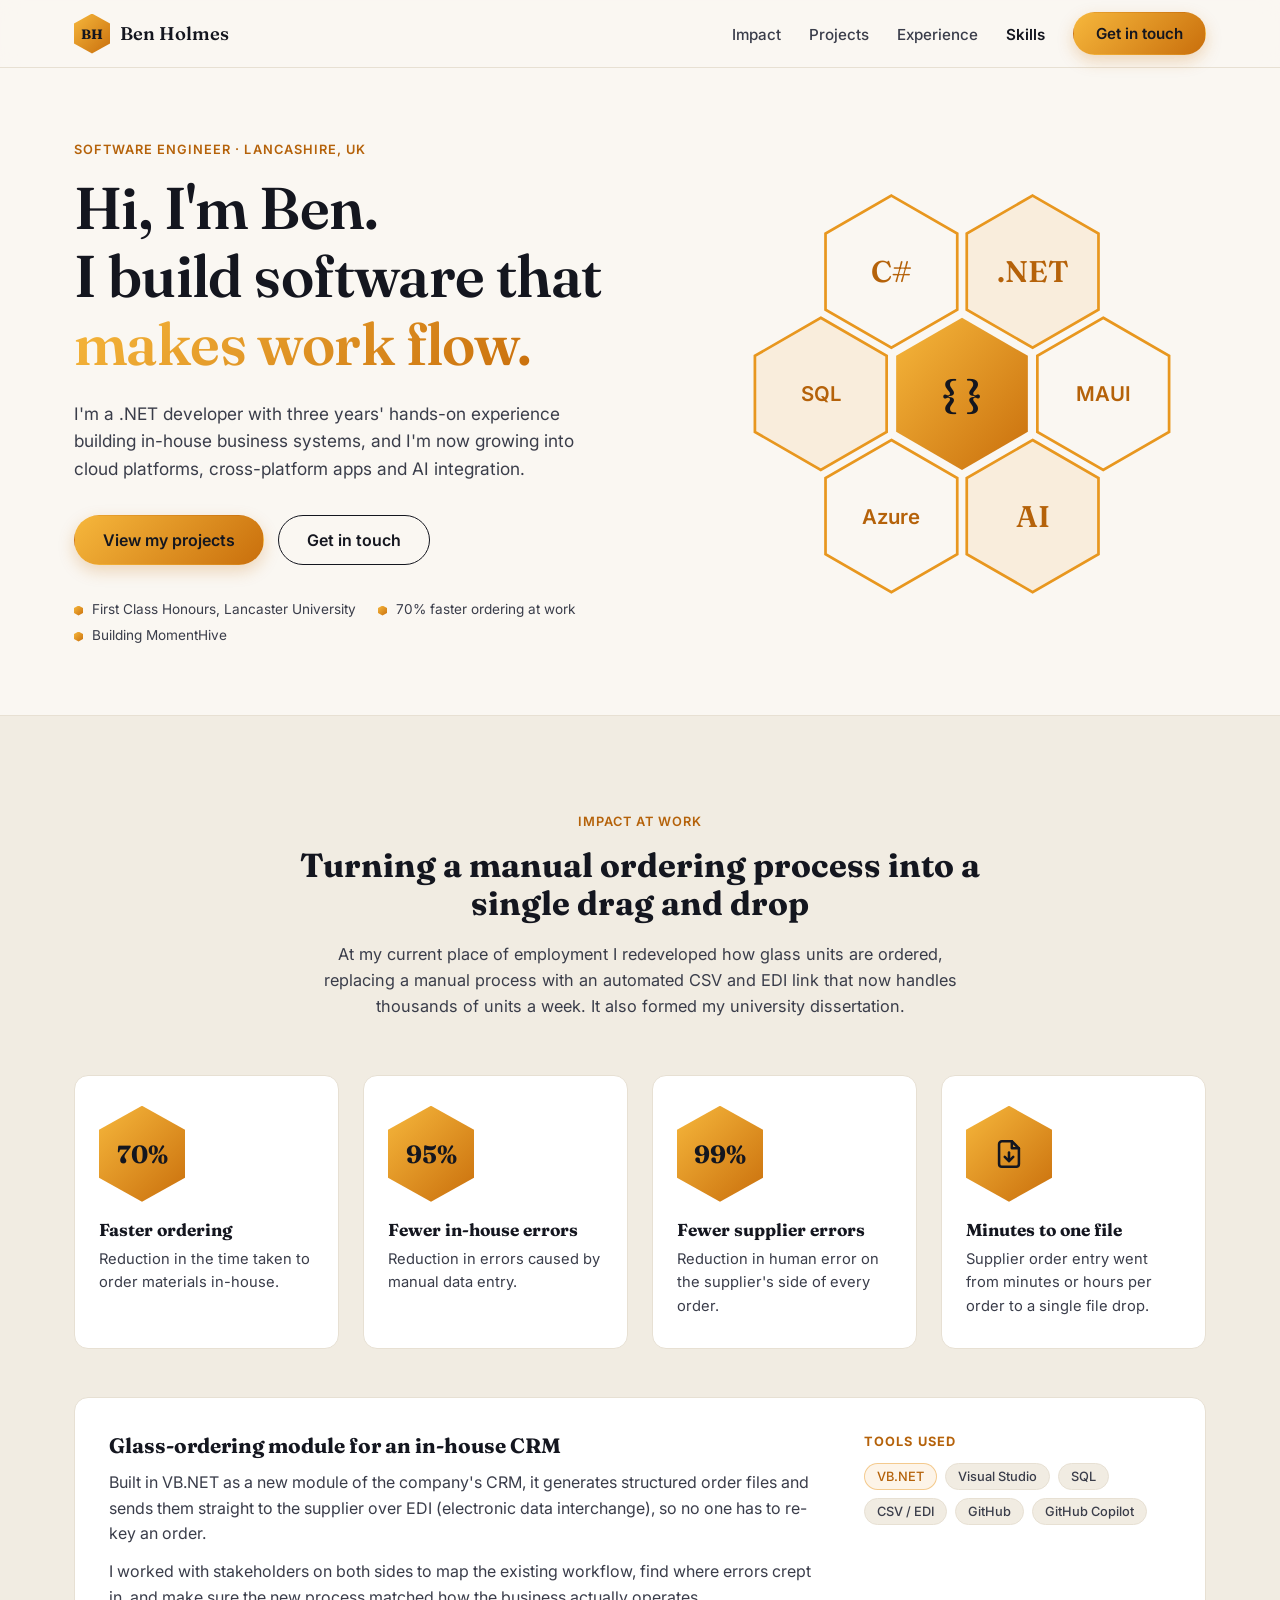
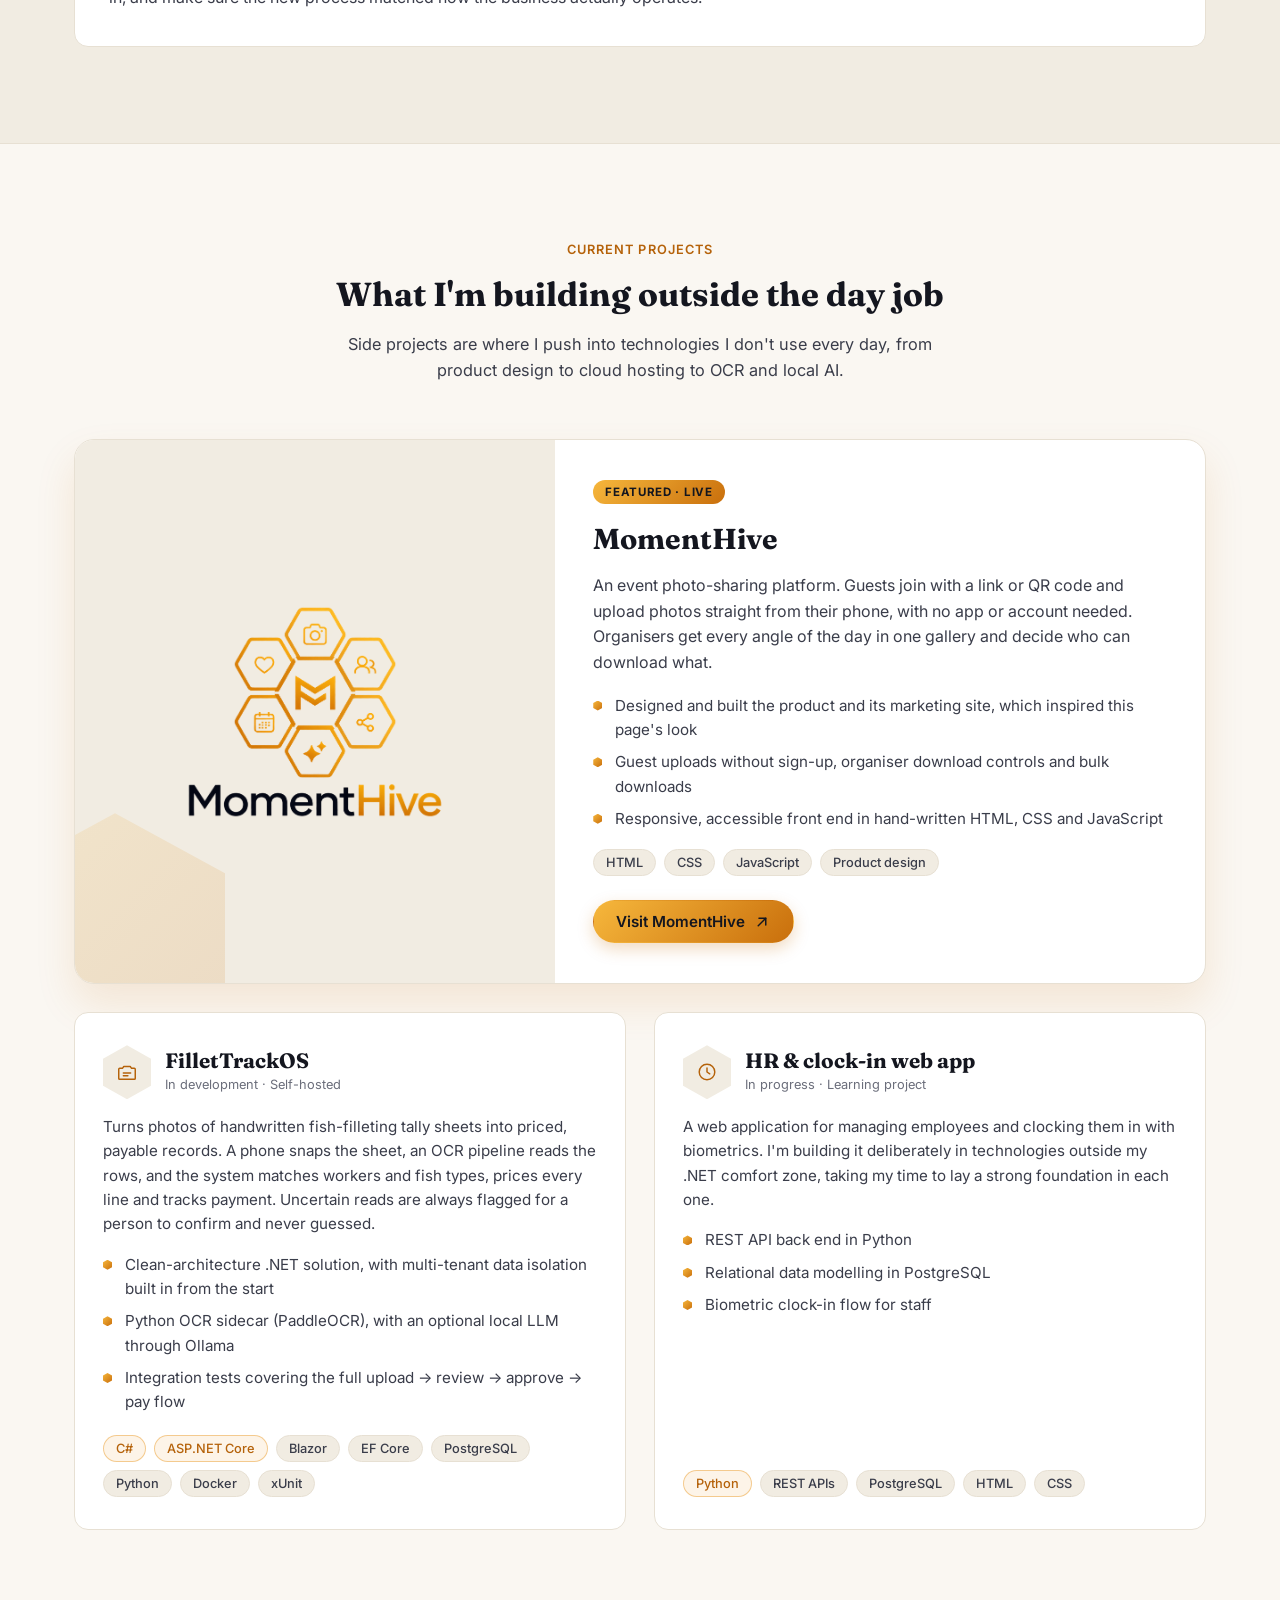
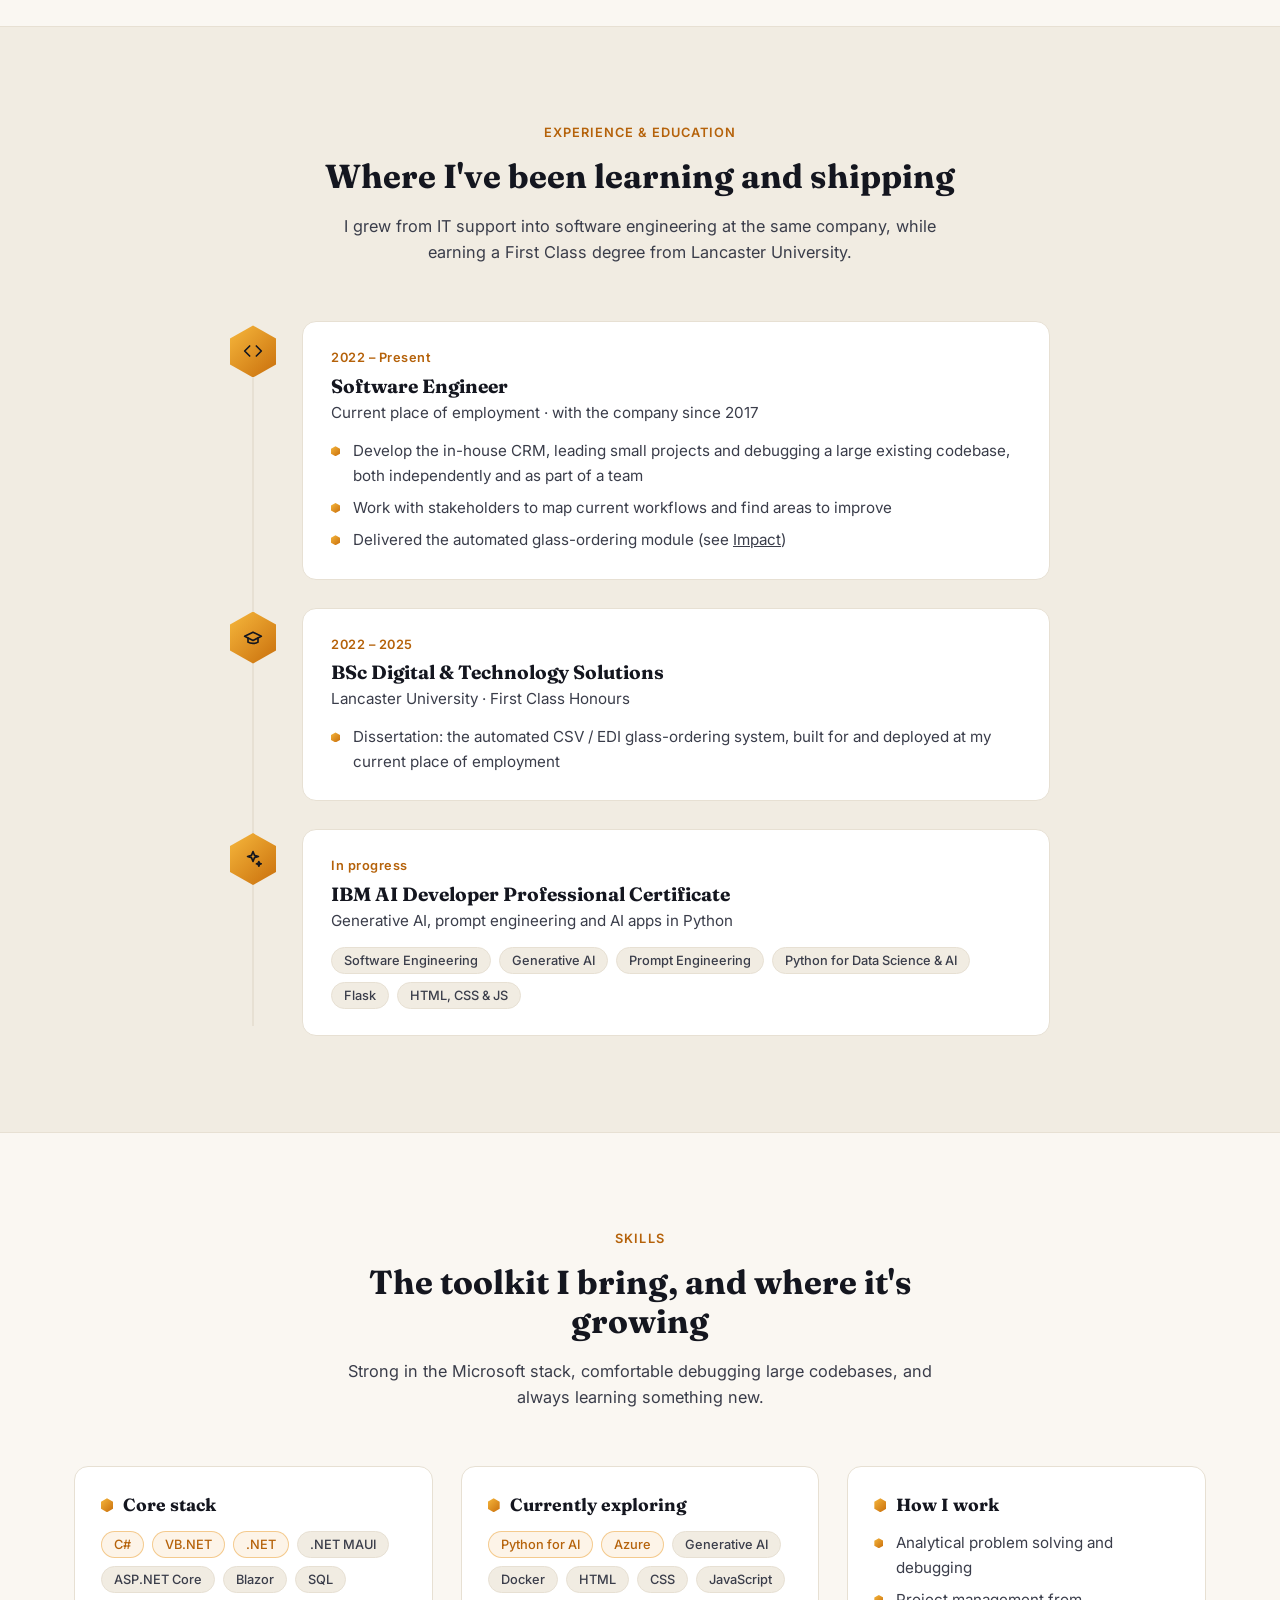
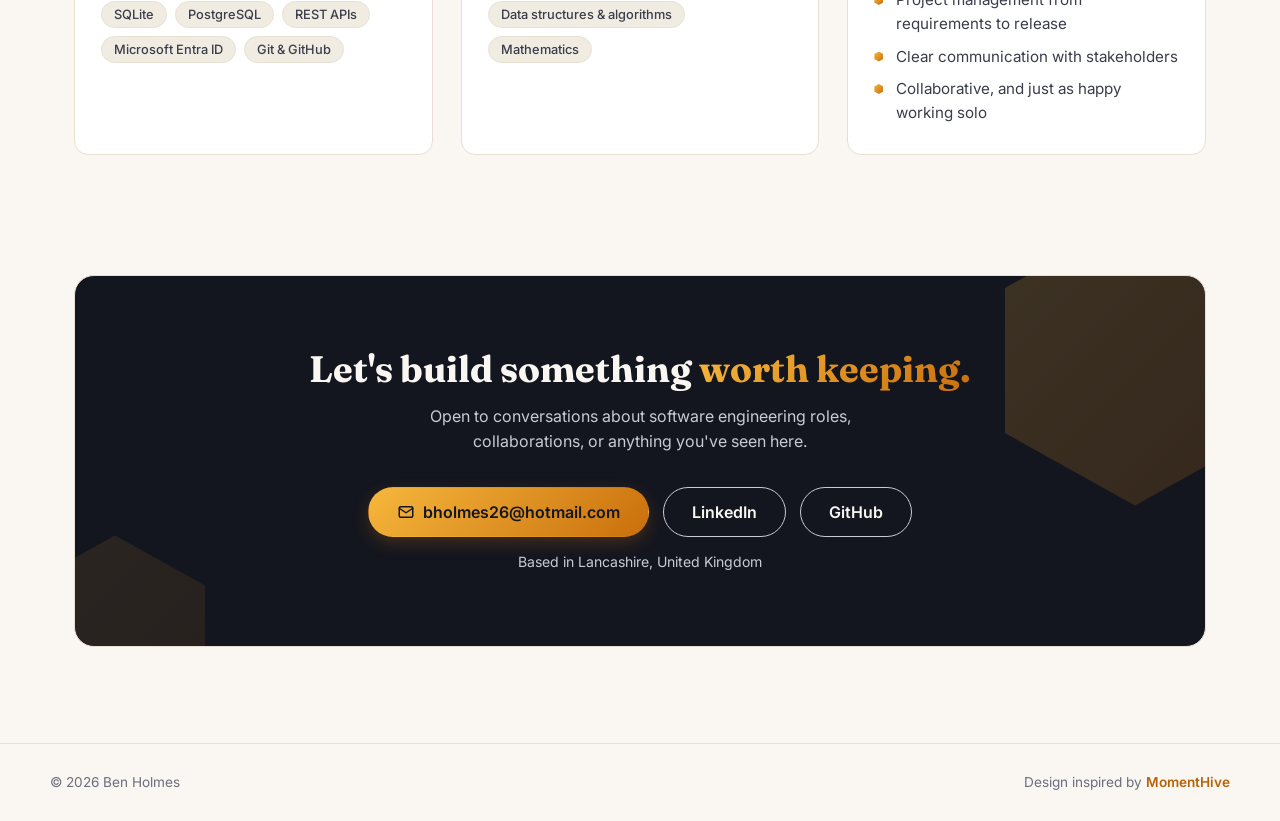
==== commit 97501e93: "Remove employer name from portfolio Co-Authored-By: Claude Opus 5.5 <noreply@anthropic.com>" ====
--- a/index.html
+++ b/index.html
@@ -97,7 +97,7 @@
                 <p class="eyebrow center">Impact at work</p>
                 <h2 class="section-title center">Turning a manual ordering process into a single drag and drop</h2>
                 <p class="section-lead center">
-                    At Affordable Window Systems I redeveloped how glass units are ordered, replacing a
+                    At my current place of employment I redeveloped how glass units are ordered, replacing a
                     manual process with an automated CSV and EDI link that now handles thousands of
                     units a week. It also formed my university dissertation.
                 </p>
@@ -278,7 +278,7 @@
                         <div class="timeline-card">
                             <p class="timeline-meta">2022 – Present</p>
                             <h3>Software Engineer</h3>
-                            <p class="org">Affordable Window Systems · with the company since 2017</p>
+                            <p class="org">Current place of employment · with the company since 2017</p>
                             <ul class="hex-list">
                                 <li>Develop the in-house CRM, leading small projects and debugging a large existing codebase, both independently and as part of a team</li>
                                 <li>Work with stakeholders to map current workflows and find areas to improve</li>
@@ -295,7 +295,7 @@
                             <h3>BSc Digital &amp; Technology Solutions</h3>
                             <p class="org">Lancaster University · First Class Honours</p>
                             <ul class="hex-list">
-                                <li>Dissertation: the automated CSV / EDI glass-ordering system, built for and deployed at Affordable Window Systems</li>
+                                <li>Dissertation: the automated CSV / EDI glass-ordering system, built for and deployed at my current place of employment</li>
                             </ul>
                         </div>
                     </li>
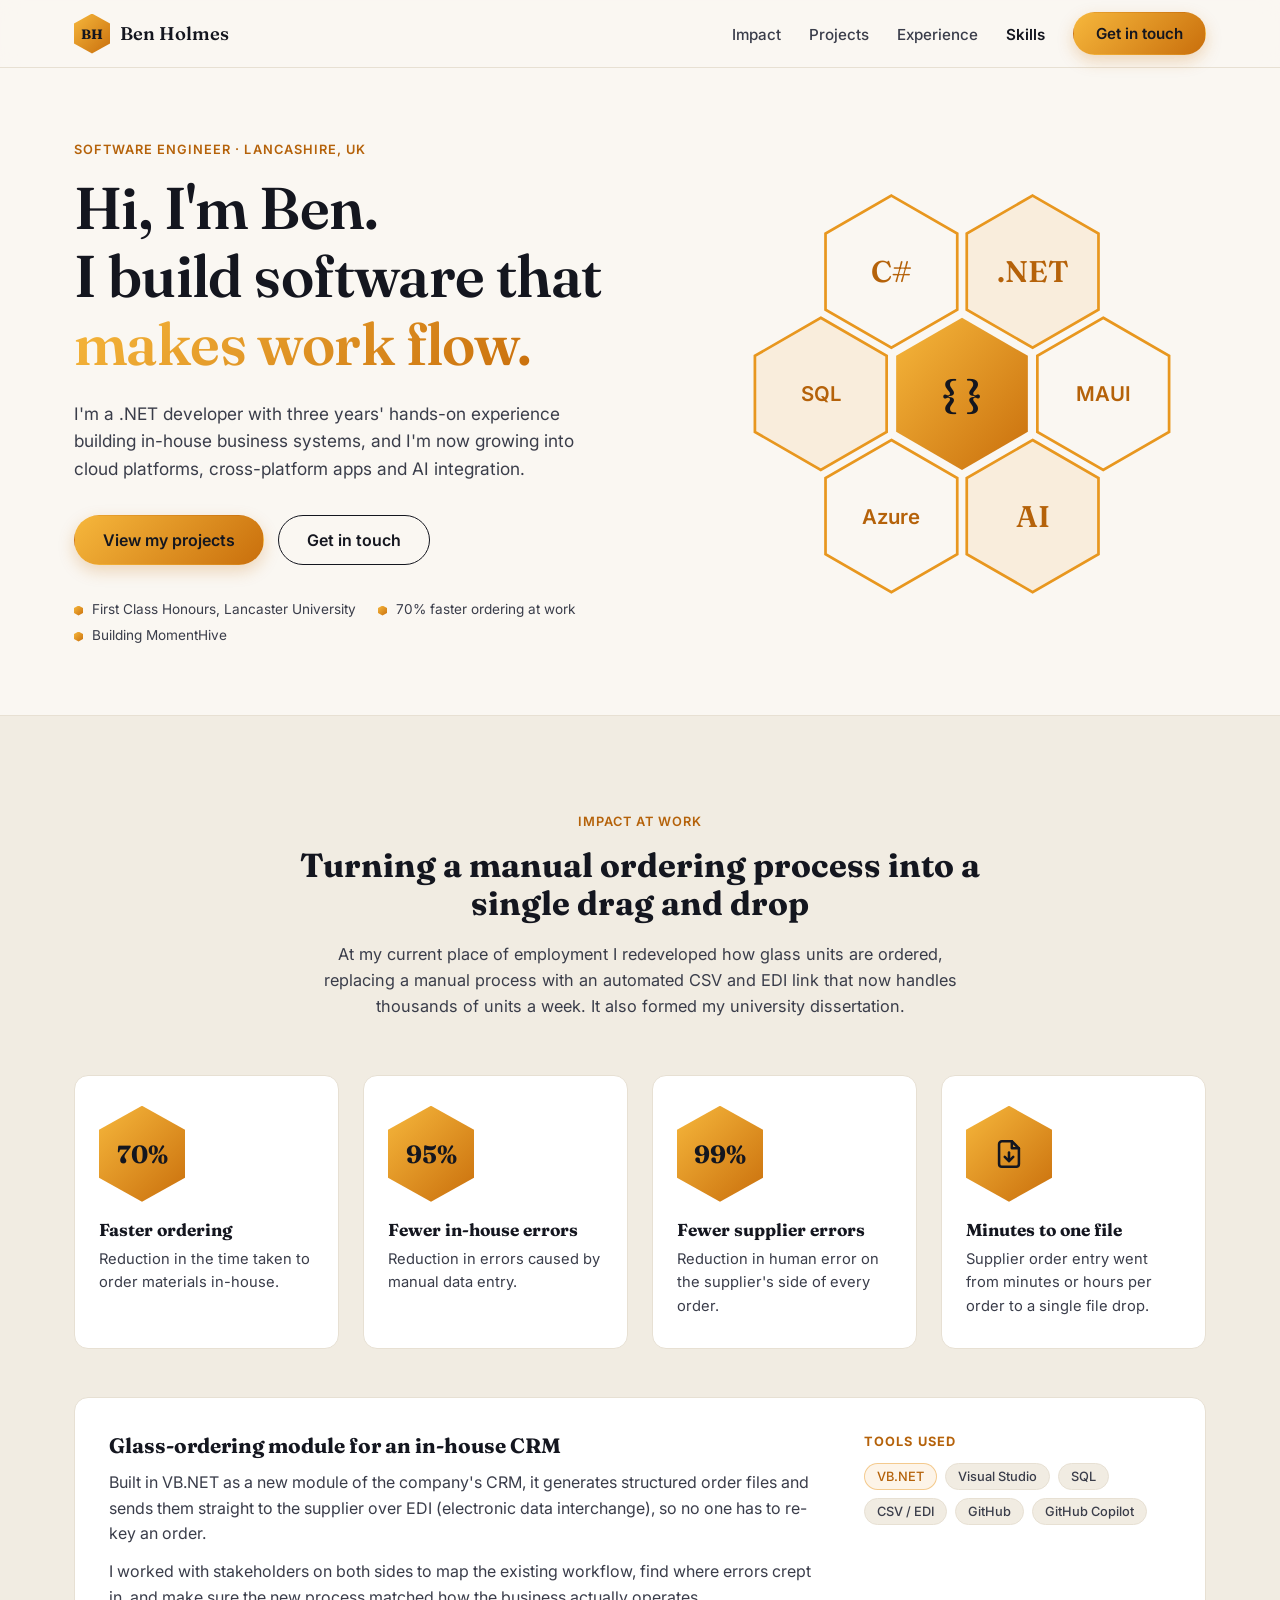
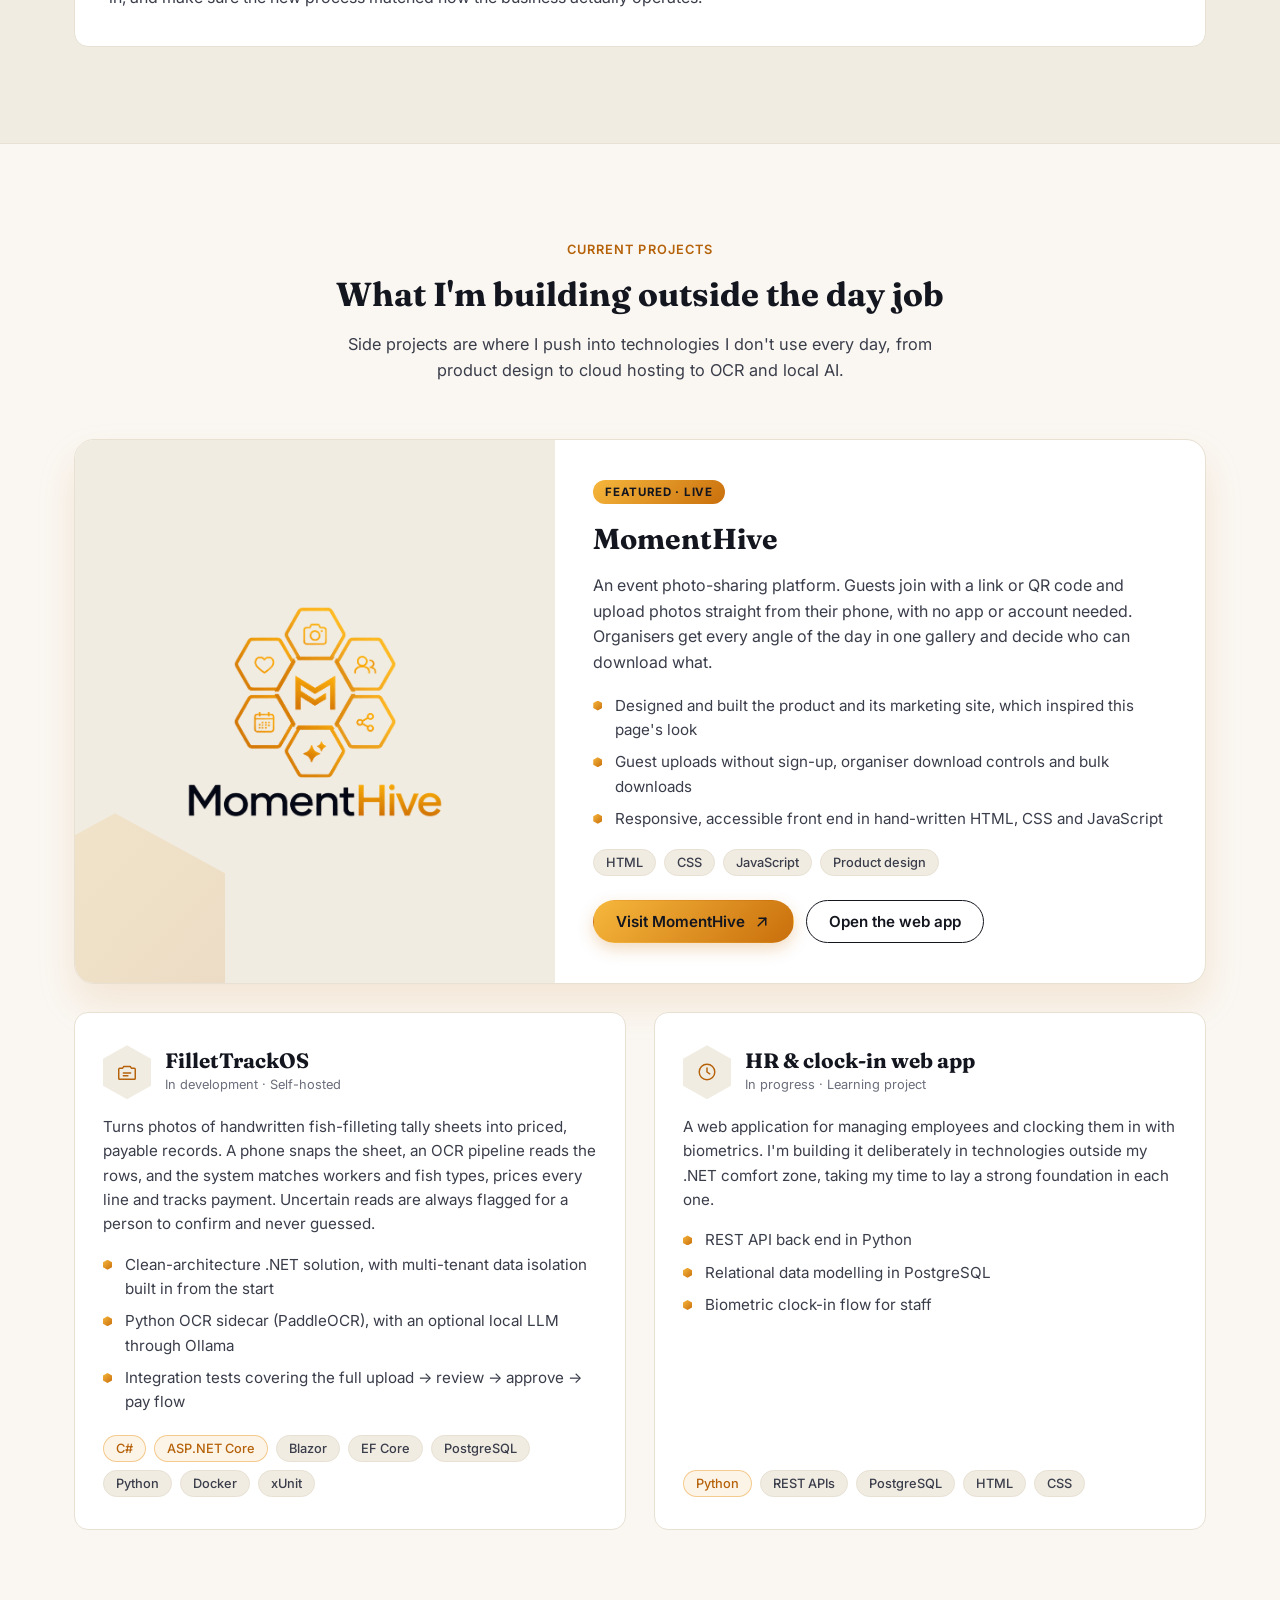
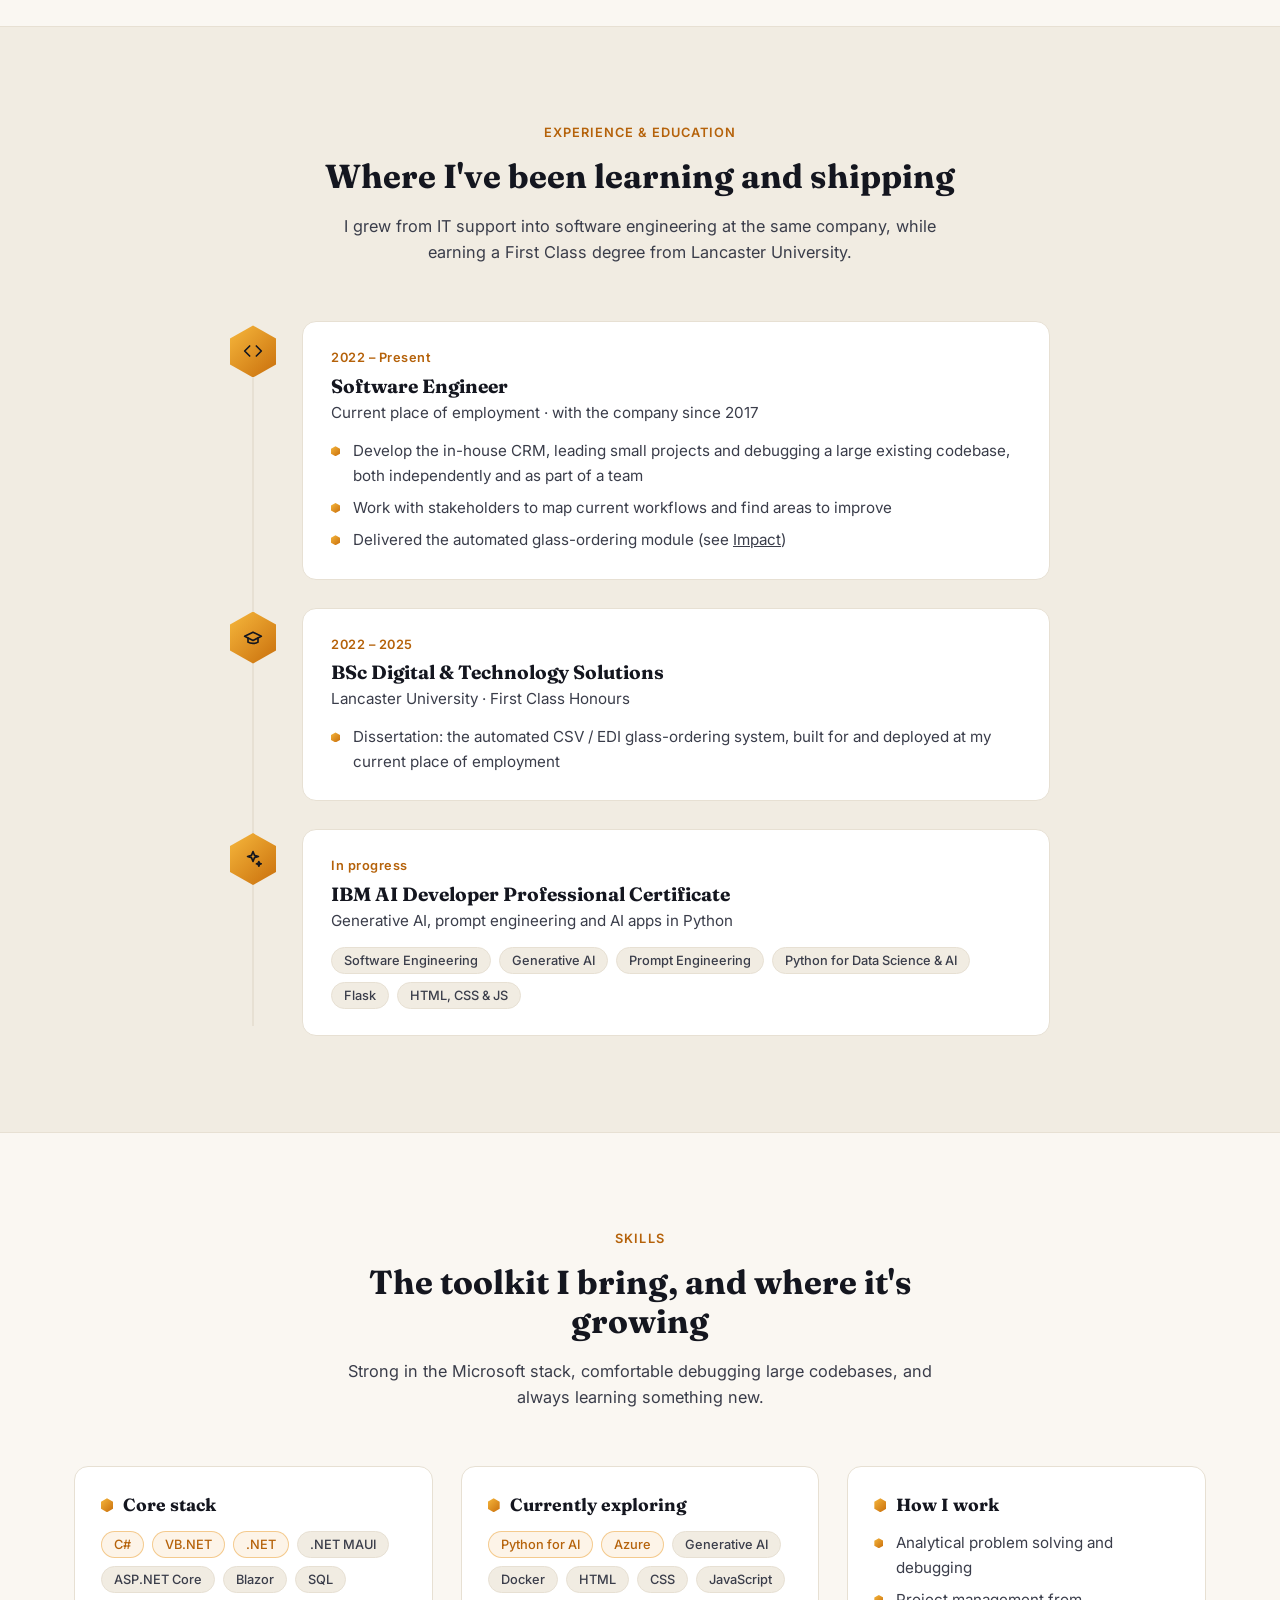
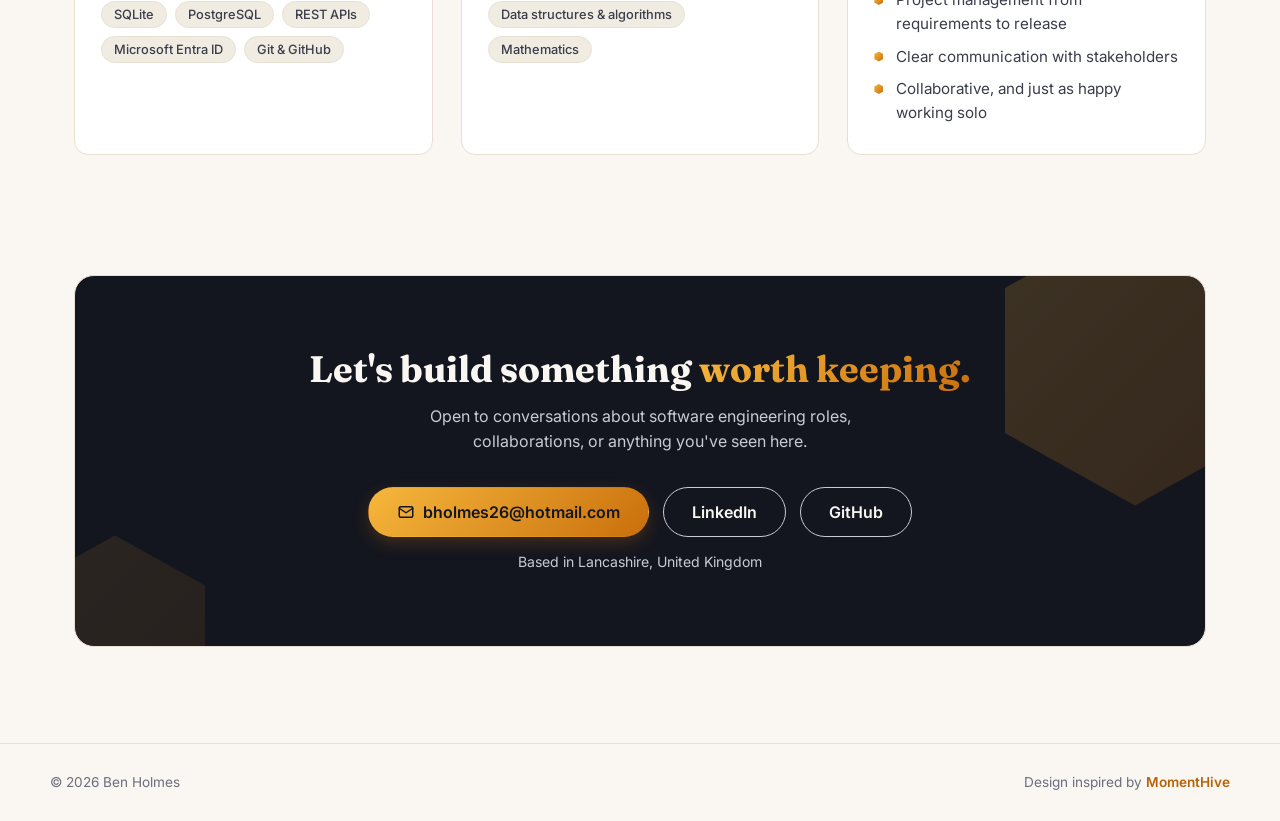
==== commit c9570d2f: "Host MomentHive marketing site under /momenthive/ Copy the static MomentHive site (home, about, pric" ====
--- a/index.html
+++ b/index.html
@@ -188,10 +188,11 @@
                         <span class="chip">Product design</span>
                     </div>
                     <div class="project-links">
-                        <a href="https://momenthive.amfteksolutions.co.uk/" class="btn btn-primary" target="_blank" rel="noopener">
+                        <a href="momenthive/" class="btn btn-primary" target="_blank" rel="noopener">
                             Visit MomentHive
                             <svg viewBox="0 0 24 24" fill="none" stroke="currentColor" stroke-width="2" stroke-linecap="round" stroke-linejoin="round" aria-hidden="true"><path d="M7 17L17 7"/><path d="M8 7h9v9"/></svg>
                         </a>
+                        <a href="https://momenthive.amfteksolutions.co.uk/Account/Login" class="btn btn-outline" target="_blank" rel="noopener">Open the web app</a>
                     </div>
                 </div>
             </article>
@@ -395,7 +396,7 @@
     <footer class="site-footer">
         <div class="footer-inner">
             <p>&copy; 2026 Ben Holmes</p>
-            <p>Design inspired by <a href="https://momenthive.amfteksolutions.co.uk/" target="_blank" rel="noopener">MomentHive</a></p>
+            <p>Design inspired by <a href="momenthive/" target="_blank" rel="noopener">MomentHive</a></p>
         </div>
     </footer>
 
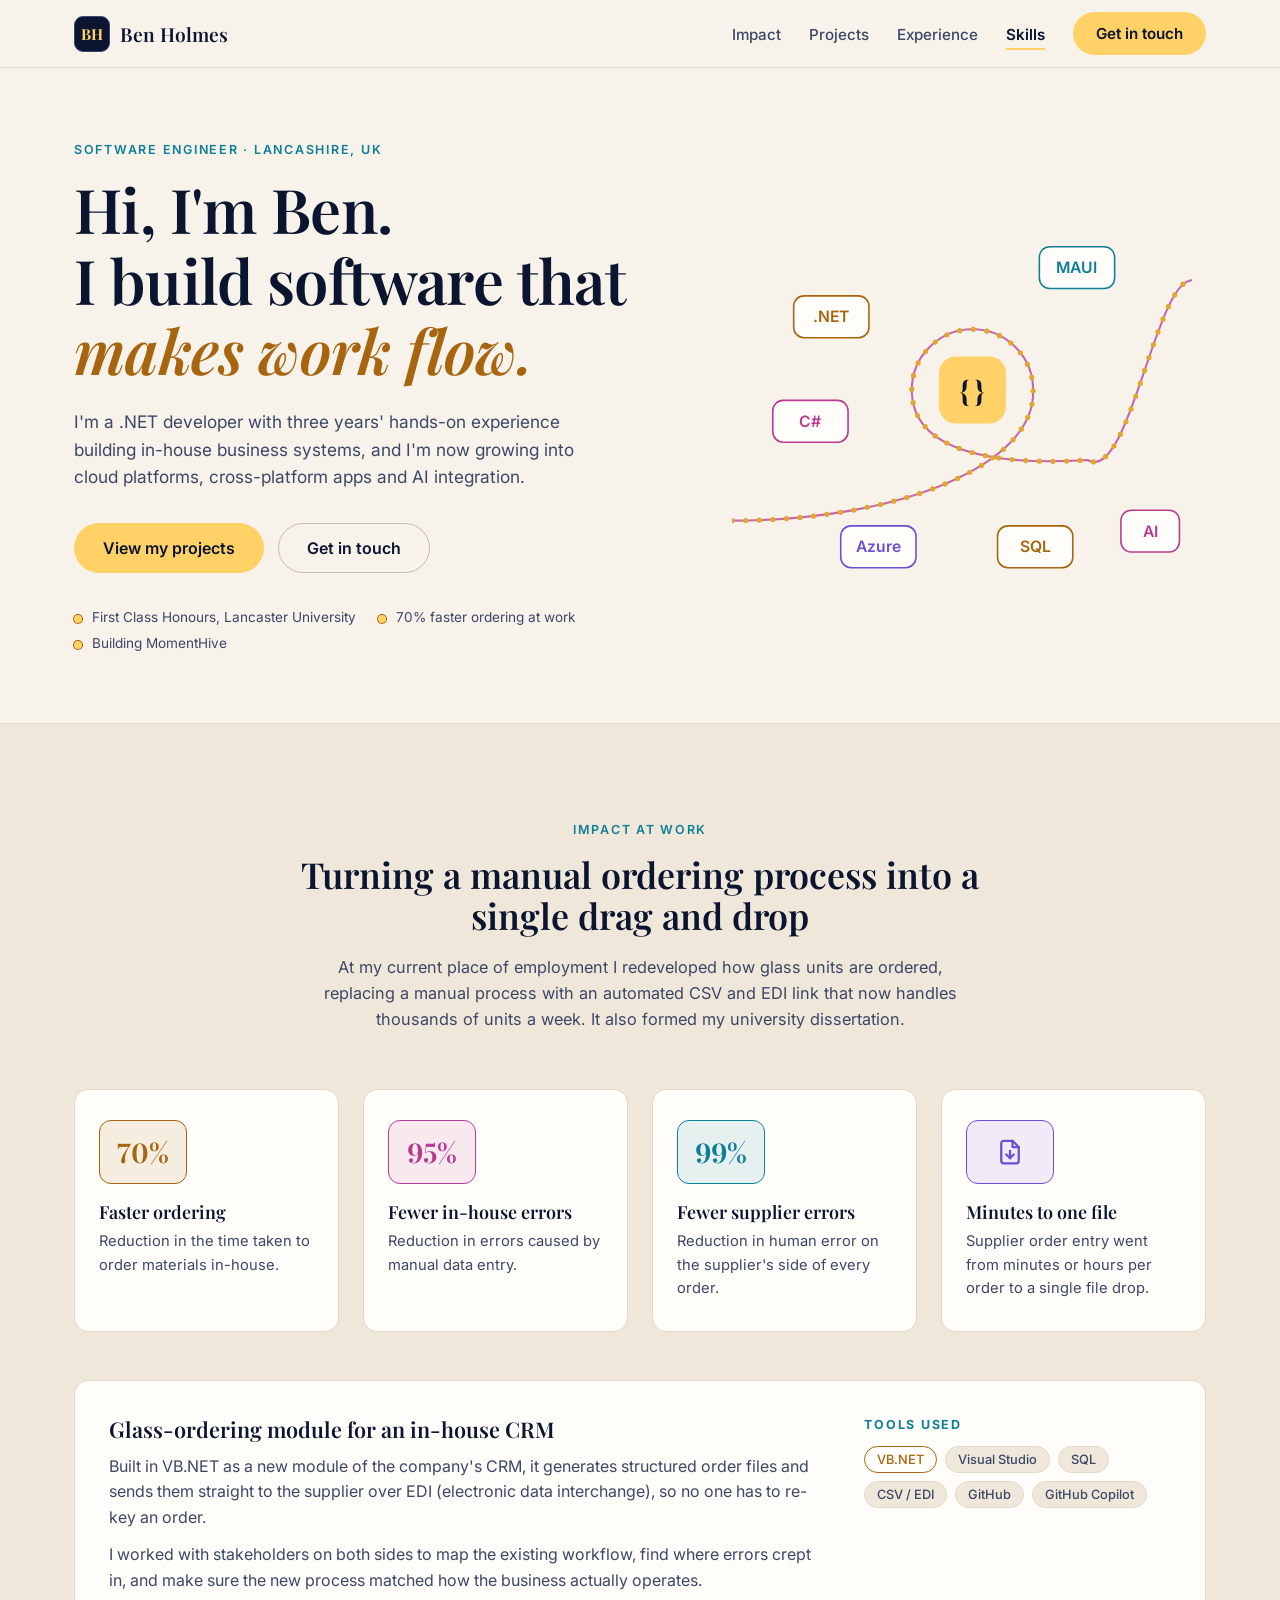
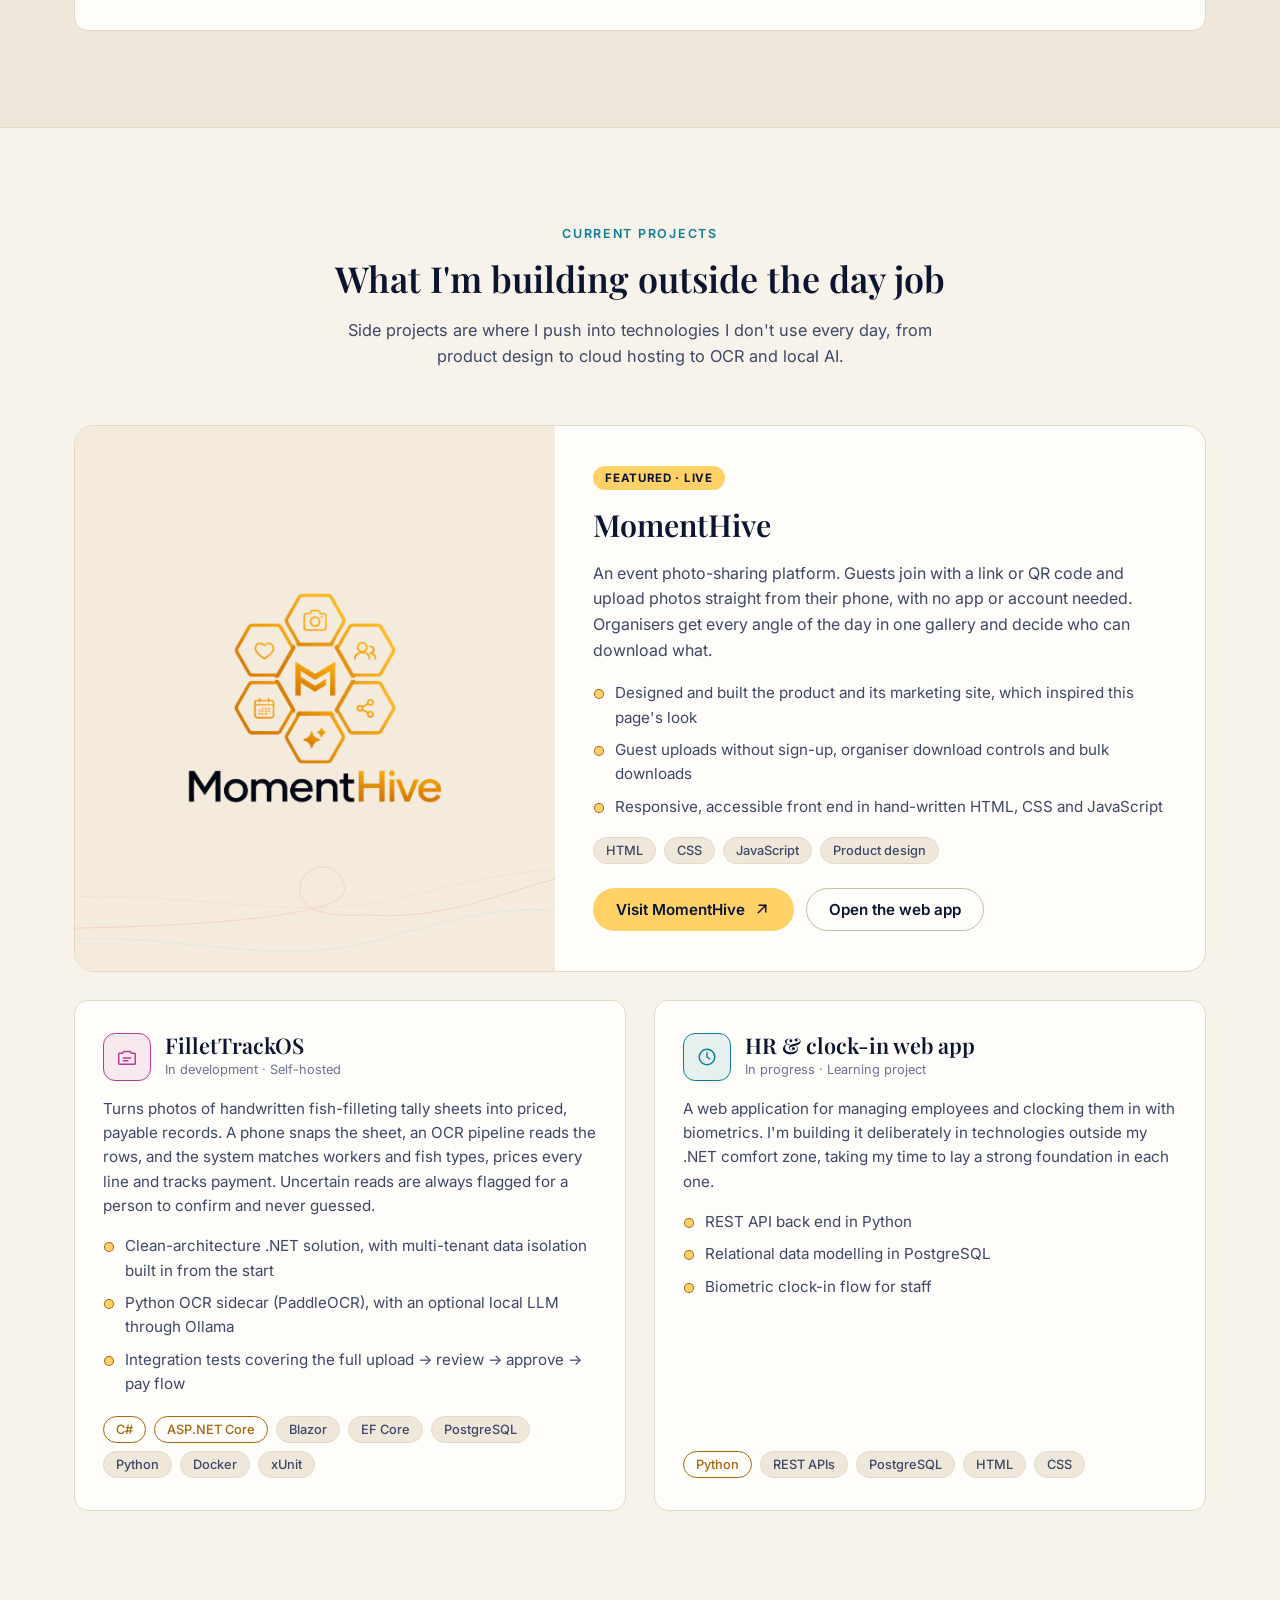
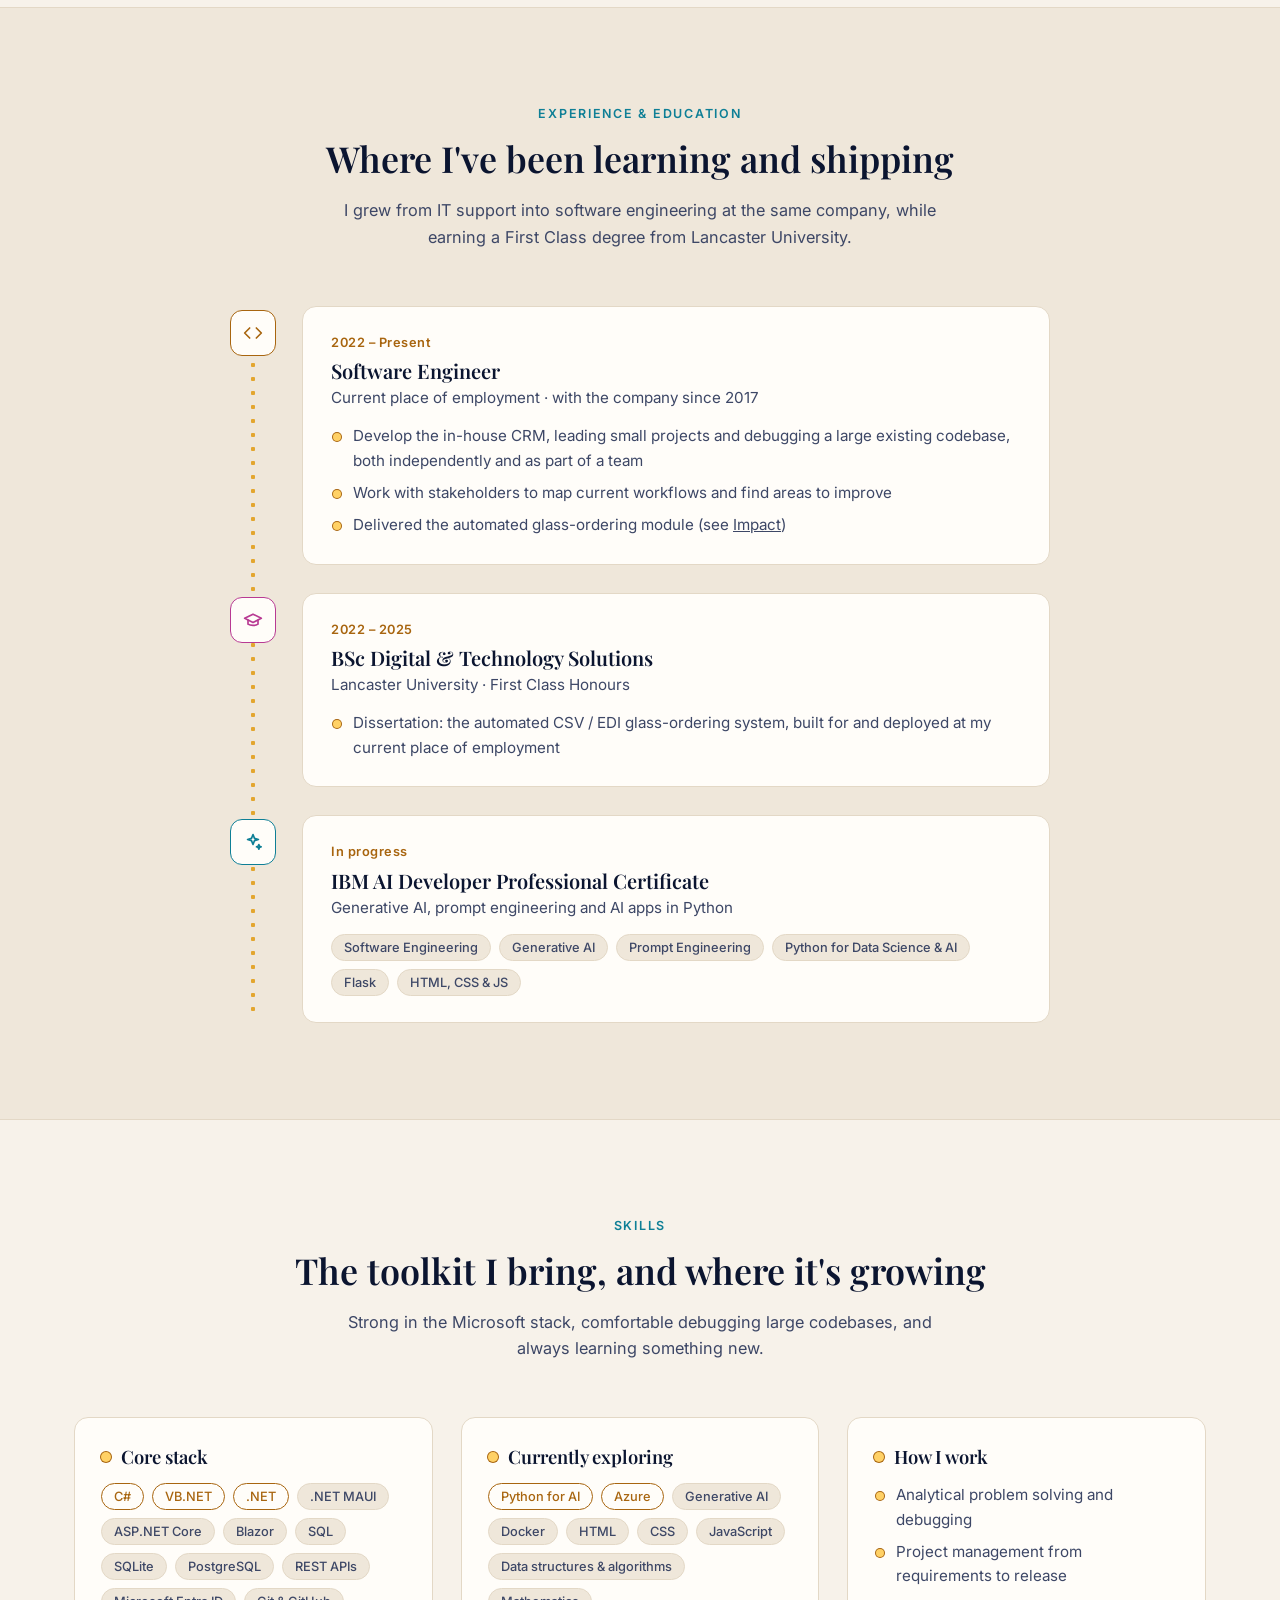
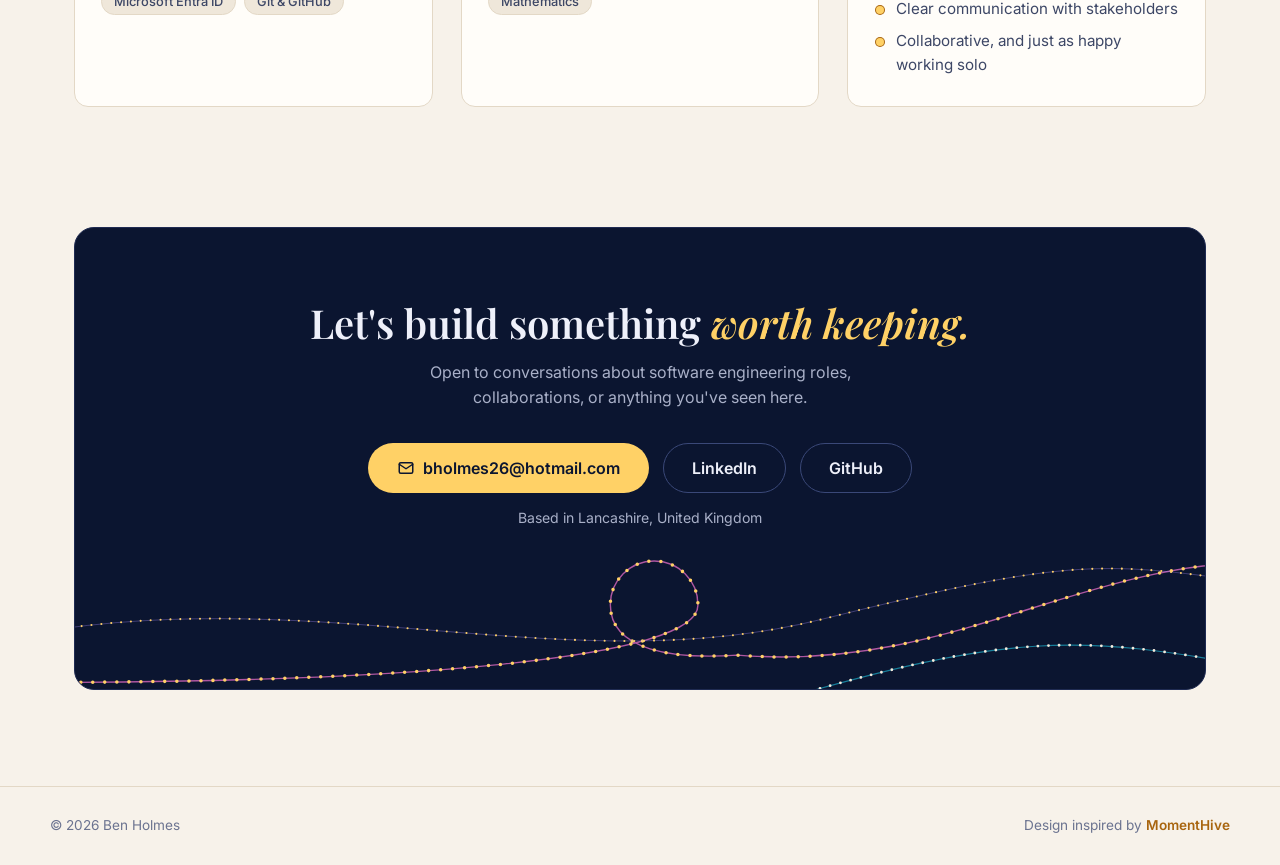
==== commit cb2d579b: "Update portfolio design to the new navy and neon colour scheme Restyle the UI to match Promelore's l" ====
--- a/index.html
+++ b/index.html
@@ -7,15 +7,15 @@
     <meta name="author" content="Ben Holmes" />
     <meta name="description" content="Ben Holmes — Software Engineer in Lancashire, UK. .NET developer building business systems, cross-platform apps and AI-powered tools." />
     <meta name="viewport" content="width=device-width, initial-scale=1.0">
-    <meta name="theme-color" content="#faf7f2" media="(prefers-color-scheme: light)">
-    <meta name="theme-color" content="#121319" media="(prefers-color-scheme: dark)">
+    <meta name="theme-color" content="#f7f2ea" media="(prefers-color-scheme: light)">
+    <meta name="theme-color" content="#070d20" media="(prefers-color-scheme: dark)">
     <meta property="og:title" content="Ben Holmes — Software Engineer" />
     <meta property="og:description" content=".NET developer building business systems, cross-platform apps and AI-powered tools." />
     <meta property="og:type" content="website" />
     <link rel="icon" href="favicon.svg" type="image/svg+xml">
     <link rel="preconnect" href="https://fonts.googleapis.com">
     <link rel="preconnect" href="https://fonts.gstatic.com" crossorigin>
-    <link href="https://fonts.googleapis.com/css2?family=Fraunces:opsz,wght@9..144,500;9..144,600;9..144,700&family=Inter:wght@400;500;600;700&display=swap" rel="stylesheet">
+    <link href="https://fonts.googleapis.com/css2?family=Inter:wght@400;500;600;700&family=Playfair+Display:ital,wght@0,400;0,600;0,700;1,400;1,600&display=swap" rel="stylesheet">
     <link rel="stylesheet" href="styles/styles.css">
     <title>Ben Holmes | Software Engineer</title>
 </head>
@@ -67,27 +67,16 @@
             </div>
 
             <div class="hero-art" aria-hidden="true">
-                <svg viewBox="78 24 324 308" class="hex-cluster">
-                    <defs>
-                        <linearGradient id="heroGold" x1="0" y1="0" x2="1" y2="1">
-                            <stop offset="0" stop-color="#f6b73c" />
-                            <stop offset="1" stop-color="#c96f0c" />
-                        </linearGradient>
-                    </defs>
-                    <polygon class="hex" points="188,34 236.5,62 236.5,118 188,146 139.5,118 139.5,62" />
-                    <polygon class="hex hex-fill" points="292,34 340.5,62 340.5,118 292,146 243.5,118 243.5,62" />
-                    <polygon class="hex hex-fill" points="136,124 184.5,152 184.5,208 136,236 87.5,208 87.5,152" />
-                    <polygon class="hex-core" points="240,124 288.5,152 288.5,208 240,236 191.5,208 191.5,152" fill="url(#heroGold)" />
-                    <polygon class="hex" points="344,124 392.5,152 392.5,208 344,236 295.5,208 295.5,152" />
-                    <polygon class="hex" points="188,214 236.5,242 236.5,298 188,326 139.5,298 139.5,242" />
-                    <polygon class="hex hex-fill" points="292,214 340.5,242 340.5,298 292,326 243.5,298 243.5,242" />
-                    <text class="hex-label" x="188" y="90">C#</text>
-                    <text class="hex-label" x="292" y="90">.NET</text>
-                    <text class="hex-label small" x="136" y="180">SQL</text>
-                    <text class="hex-label core" x="240" y="180">{ }</text>
-                    <text class="hex-label small" x="344" y="180">MAUI</text>
-                    <text class="hex-label small" x="188" y="270">Azure</text>
-                    <text class="hex-label" x="292" y="270">AI</text>
+                <svg viewBox="0 0 440 360" class="track-art">
+                    <path class="track-line" d="M0 300C158 300 291 247.5 288 175C288 143 262 117 230 117C198 117 172 143 172 175C172 236 256 247.5 340 242C380 265 405 70 440 70" />
+                    <path class="track-dots" d="M0 300C158 300 291 247.5 288 175C288 143 262 117 230 117C198 117 172 143 172 175C172 236 256 247.5 340 242C380 265 405 70 440 70" />
+                    <g class="tile gold"><rect x="59" y="85" width="72" height="40" rx="10" /><text x="95" y="105">.NET</text></g>
+                    <g class="tile pink"><rect x="39" y="185" width="72" height="40" rx="10" /><text x="75" y="205">C#</text></g>
+                    <g class="tile cyan"><rect x="294" y="38" width="72" height="40" rx="10" /><text x="330" y="58">MAUI</text></g>
+                    <g class="tile lilac"><rect x="104" y="305" width="72" height="40" rx="10" /><text x="140" y="325">Azure</text></g>
+                    <g class="tile gold"><rect x="254" y="305" width="72" height="40" rx="10" /><text x="290" y="325">SQL</text></g>
+                    <g class="tile pink"><rect x="372" y="290" width="56" height="40" rx="10" /><text x="400" y="310">AI</text></g>
+                    <g class="tile core"><rect x="198" y="143" width="64" height="64" rx="16" /><text x="230" y="175">{ }</text></g>
                 </svg>
             </div>
         </section>
@@ -376,8 +365,6 @@
 
         <section id="contact" class="cta-section">
             <div class="cta-banner">
-                <div class="cta-hex" aria-hidden="true"></div>
-                <div class="cta-hex left" aria-hidden="true"></div>
                 <h2>Let's build something <span class="accent">worth keeping.</span></h2>
                 <p>Open to conversations about software engineering roles, collaborations, or anything you've seen here.</p>
                 <div class="hero-ctas">
--- a/styles/styles.css
+++ b/styles/styles.css
@@ -1,45 +1,53 @@
+/* Palette shared with Promelore: midnight navy with gold and neon accents.
+   Light values here; the dark theme below is the Promelore look itself. */
 :root {
-    --ink: #14161f;
-    --ink-soft: #3a3d4a;
-    --ink-muted: #6b6e7b;
-    --paper: #faf7f2;
-    --paper-alt: #f1ece2;
-    --card: #ffffff;
-    --line: #e7e0d3;
-    --gold-light: #f6b73c;
-    --gold: #e8971f;
-    --gold-dark: #c96f0c;
-    --gold-text: #b5620a;
-    --gold-gradient: linear-gradient(135deg, var(--gold-light), var(--gold-dark));
-    --header-bg: rgba(250, 247, 242, 0.9);
-    --banner-bg: #14161f;
-    --banner-text: #faf7f2;
-    --banner-soft: #c9cad4;
-    --shadow: 0 20px 40px rgba(201, 111, 12, 0.12);
-
-    --font-display: "Fraunces", Georgia, serif;
+    --ink: #0b1530;
+    --ink-soft: #3d4766;
+    --ink-muted: #6b7390;
+    --paper: #f7f2ea;
+    --paper-alt: #efe7da;
+    --card: #fffdf9;
+    --line: #e3d8c6;
+    --line-strong: #c9bba3;
+    --gold: #ffd166;
+    --gold-hover: #ffdc85;
+    --gold-text: #a8650f;
+    --dot: #e3a62f;
+    --cyan: #0e7f96;
+    --pink: #b83a93;
+    --lilac: #6d4fd1;
+    --midnight: #0b1530;
+    --header-bg: rgba(247, 242, 234, 0.96);
+    --banner-bg: #0b1530;
+    --banner-text: #eef0fa;
+    --banner-soft: #a9b0c8;
+    --tile-tint: 0.1;
+
+    --font-display: "Playfair Display", Georgia, serif;
     --font-body: "Inter", -apple-system, BlinkMacSystemFont, "Segoe UI", sans-serif;
 
     --max-width: 1180px;
     --radius: 14px;
-    --hex: polygon(50% 0%, 100% 25%, 100% 75%, 50% 100%, 0% 75%, 0% 25%);
 }
 
 @media (prefers-color-scheme: dark) {
     :root {
-        --ink: #f3efe7;
-        --ink-soft: #c4c1ba;
-        --ink-muted: #8f8c86;
-        --paper: #121319;
-        --paper-alt: #1a1c24;
-        --card: #1e2029;
-        --line: #2c2f3a;
-        --gold-text: #f2a93b;
-        --header-bg: rgba(18, 19, 25, 0.88);
-        --banner-bg: #1e2029;
-        --banner-text: #f3efe7;
-        --banner-soft: #b3b1ab;
-        --shadow: 0 20px 40px rgba(0, 0, 0, 0.35);
+        --ink: #eef0fa;
+        --ink-soft: #a9b0c8;
+        --ink-muted: #7c84a3;
+        --paper: #070d20;
+        --paper-alt: #0b1530;
+        --card: #0e1836;
+        --line: #1f2b52;
+        --line-strong: #3a4878;
+        --gold-text: #ffd166;
+        --dot: #ffd166;
+        --cyan: #22d3ee;
+        --pink: #f472d0;
+        --lilac: #a78bfa;
+        --header-bg: rgba(7, 13, 32, 0.96);
+        --banner-bg: #0b1530;
+        --tile-tint: 0.08;
     }
 }
 
@@ -63,6 +71,8 @@
 
 h1, h2, h3 {
     font-family: var(--font-display);
+    font-variant-numeric: lining-nums;
+    font-weight: 600;
     color: var(--ink);
     line-height: 1.15;
     margin: 0;
@@ -90,7 +100,7 @@
 }
 
 :focus-visible {
-    outline: 2px solid var(--gold);
+    outline: 2px solid var(--cyan);
     outline-offset: 3px;
 }
 
@@ -107,7 +117,7 @@
     font-size: 0.95rem;
     text-decoration: none;
     border: 1px solid transparent;
-    transition: transform 0.15s ease, box-shadow 0.15s ease, background 0.15s ease, color 0.15s ease;
+    transition: transform 0.15s ease, background 0.15s ease, color 0.15s ease, border-color 0.15s ease;
     cursor: pointer;
 }
 
@@ -117,25 +127,23 @@
 }
 
 .btn-primary {
-    background: var(--gold-gradient);
-    color: #14161f;
-    box-shadow: 0 6px 16px rgba(201, 111, 12, 0.25);
+    background: var(--gold);
+    color: var(--midnight);
 }
 
 .btn-primary:hover {
+    background: var(--gold-hover);
     transform: translateY(-1px);
-    box-shadow: 0 10px 20px rgba(201, 111, 12, 0.32);
 }
 
 .btn-outline {
     background: transparent;
     color: var(--ink);
+    border-color: var(--line-strong);
+}
+
+.btn-outline:hover {
     border-color: var(--ink);
-}
-
-.btn-outline:hover {
-    background: var(--ink);
-    color: var(--paper);
 }
 
 .btn-ghost {
@@ -161,8 +169,6 @@
     top: 0;
     z-index: 100;
     background: var(--header-bg);
-    backdrop-filter: saturate(180%) blur(10px);
-    -webkit-backdrop-filter: saturate(180%) blur(10px);
     border-bottom: 1px solid var(--line);
 }
 
@@ -184,19 +190,22 @@
     text-decoration: none;
     font-family: var(--font-display);
     font-weight: 600;
-    font-size: 1.15rem;
-}
-
+    font-size: 1.2rem;
+}
+
+/* "BH" monogram tile (navy in both themes, like the Promelore mark) */
 .brand-hex {
     display: inline-flex;
     align-items: center;
     justify-content: center;
     width: 36px;
-    height: 40px;
-    background: var(--gold-gradient);
-    clip-path: var(--hex);
-    color: #14161f;
-    font-size: 0.85rem;
+    height: 36px;
+    border-radius: 9px;
+    background: var(--midnight);
+    border: 1px solid #3a4878;
+    color: var(--gold);
+    font-family: var(--font-display);
+    font-size: 0.95rem;
     font-weight: 700;
 }
 
@@ -220,12 +229,16 @@
 }
 
 .nav-links a:hover {
-    color: var(--gold-text);
+    color: var(--ink);
 }
 
 .nav-links a.active {
     color: var(--ink);
     font-weight: 600;
+    text-decoration: underline;
+    text-decoration-color: var(--gold);
+    text-decoration-thickness: 2px;
+    text-underline-offset: 8px;
 }
 
 .nav-toggle {
@@ -277,11 +290,11 @@
 }
 
 .eyebrow {
-    font-size: 0.8rem;
+    font-size: 0.78rem;
     font-weight: 600;
-    letter-spacing: 0.08em;
+    letter-spacing: 0.14em;
     text-transform: uppercase;
-    color: var(--gold-text);
+    color: var(--cyan);
     margin: 0 0 14px;
 }
 
@@ -292,8 +305,8 @@
 }
 
 .section-title {
-    font-size: clamp(1.7rem, 2.6vw, 2.3rem);
-    max-width: 680px;
+    font-size: clamp(1.8rem, 2.8vw, 2.5rem);
+    max-width: 700px;
     margin: 0 auto 18px;
 }
 
@@ -320,11 +333,12 @@
 }
 
 .chip.chip-gold {
-    border-color: rgba(232, 151, 31, 0.45);
-    background: rgba(232, 151, 31, 0.1);
+    border-color: var(--gold-text);
+    background: transparent;
     color: var(--gold-text);
 }
 
+/* Bullet lists: a small gold "bulb" instead of a hexagon */
 .hex-list li {
     position: relative;
     padding-left: 22px;
@@ -340,12 +354,13 @@
 .hex-list li::before {
     content: "";
     position: absolute;
-    left: 0;
-    top: 7px;
-    width: 9px;
-    height: 10px;
-    background: var(--gold-gradient);
-    clip-path: var(--hex);
+    left: 2px;
+    top: 9px;
+    width: 8px;
+    height: 8px;
+    border-radius: 50%;
+    background: var(--gold);
+    box-shadow: 0 0 0 1px var(--gold-text);
 }
 
 /* ---------- Hero ---------- */
@@ -360,16 +375,14 @@
 }
 
 .hero h1 {
-    font-size: clamp(2.4rem, 4.6vw, 3.7rem);
+    font-size: clamp(2.5rem, 4.8vw, 3.9rem);
     font-weight: 600;
     letter-spacing: -0.01em;
 }
 
 .accent {
-    background: var(--gold-gradient);
-    -webkit-background-clip: text;
-    background-clip: text;
-    color: transparent;
+    font-style: italic;
+    color: var(--gold-text);
 }
 
 .hero-sub {
@@ -403,11 +416,12 @@
     content: "";
     position: absolute;
     left: 0;
-    top: 5px;
-    width: 9px;
-    height: 10px;
-    background: var(--gold-gradient);
-    clip-path: var(--hex);
+    top: 6px;
+    width: 8px;
+    height: 8px;
+    border-radius: 50%;
+    background: var(--gold);
+    box-shadow: 0 0 0 1px var(--gold-text);
 }
 
 .hero-art {
@@ -415,39 +429,60 @@
     justify-content: center;
 }
 
-.hex-cluster {
+/* Hero illustration: an illumination track looping round the stack */
+.track-art {
     width: 100%;
-    max-width: 440px;
-}
-
-.hex {
-    stroke: var(--gold);
+    max-width: 460px;
+}
+
+.track-art .track-line {
+    fill: none;
+    stroke: var(--pink);
     stroke-width: 2;
+    stroke-opacity: 0.75;
+    stroke-linecap: round;
+}
+
+.track-art .track-dots {
     fill: none;
-}
-
-.hex-fill {
-    fill: rgba(232, 151, 31, 0.1);
-}
-
-.hex-label {
-    font-family: var(--font-display);
-    font-weight: 600;
-    font-size: 22px;
-    fill: var(--gold-text);
-    text-anchor: middle;
-    dominant-baseline: central;
-}
-
-.hex-label.core {
-    fill: #14161f;
-    font-size: 30px;
-}
-
-.hex-label.small {
+    stroke: var(--dot);
+    stroke-width: 5;
+    stroke-linecap: round;
+    stroke-dasharray: 0 13;
+}
+
+.track-art .tile rect {
+    fill: var(--card);
+    stroke-width: 1.5;
+}
+
+.track-art .tile text {
     font-family: var(--font-body);
     font-size: 15px;
     font-weight: 600;
+    text-anchor: middle;
+    dominant-baseline: central;
+}
+
+.track-art .tile.gold rect { stroke: var(--gold-text); }
+.track-art .tile.gold text { fill: var(--gold-text); }
+.track-art .tile.pink rect { stroke: var(--pink); }
+.track-art .tile.pink text { fill: var(--pink); }
+.track-art .tile.cyan rect { stroke: var(--cyan); }
+.track-art .tile.cyan text { fill: var(--cyan); }
+.track-art .tile.lilac rect { stroke: var(--lilac); }
+.track-art .tile.lilac text { fill: var(--lilac); }
+
+.track-art .tile.core rect {
+    fill: var(--gold);
+    stroke: none;
+}
+
+.track-art .tile.core text {
+    fill: #0b1530;
+    font-family: var(--font-display);
+    font-size: 26px;
+    font-weight: 700;
 }
 
 /* ---------- Impact ---------- */
@@ -469,32 +504,41 @@
 }
 
 .stat:hover {
-    border-color: var(--gold);
+    border-color: var(--line-strong);
     transform: translateY(-2px);
 }
 
+/* Stat figure in a flat tile; colours cycle like Promelore's icon tiles */
 .stat-hex {
+    --tile: var(--gold-text);
     display: inline-flex;
     align-items: center;
     justify-content: center;
-    width: 86px;
-    height: 96px;
+    min-width: 88px;
+    height: 64px;
+    padding: 0 14px;
     margin-bottom: 18px;
-    background: var(--gold-gradient);
-    clip-path: var(--hex);
-    color: #14161f;
+    border-radius: 12px;
+    border: 1px solid var(--tile);
+    background: color-mix(in srgb, var(--tile) calc(var(--tile-tint) * 100%), transparent);
+    color: var(--tile);
     font-family: var(--font-display);
+    font-variant-numeric: lining-nums;
     font-weight: 700;
-    font-size: 1.55rem;
-}
+    font-size: 1.7rem;
+}
+
+.stat:nth-child(2) .stat-hex { --tile: var(--pink); }
+.stat:nth-child(3) .stat-hex { --tile: var(--cyan); }
+.stat:nth-child(4) .stat-hex { --tile: var(--lilac); }
 
 .stat-hex.icon svg {
-    width: 34px;
-    height: 34px;
+    width: 30px;
+    height: 30px;
 }
 
 .stat h3 {
-    font-size: 1.08rem;
+    font-size: 1.12rem;
     margin-bottom: 8px;
 }
 
@@ -515,7 +559,7 @@
 }
 
 .case-study h3 {
-    font-size: 1.3rem;
+    font-size: 1.35rem;
     margin-bottom: 12px;
 }
 
@@ -525,10 +569,10 @@
 
 .case-study h4 {
     margin: 0 0 14px;
-    font-size: 0.8rem;
-    letter-spacing: 0.08em;
+    font-size: 0.78rem;
+    letter-spacing: 0.14em;
     text-transform: uppercase;
-    color: var(--gold-text);
+    color: var(--cyan);
 }
 
 /* ---------- Projects ---------- */
@@ -540,7 +584,6 @@
     border: 1px solid var(--line);
     border-radius: 20px;
     overflow: hidden;
-    box-shadow: var(--shadow);
     margin-bottom: 28px;
 }
 
@@ -551,7 +594,7 @@
     justify-content: center;
     padding: 40px;
     /* Always light so the logo's dark wordmark stays legible */
-    background: #f1ece2;
+    background: #f4ebdd;
     overflow: hidden;
 }
 
@@ -562,15 +605,15 @@
 }
 
 .project-visual::after {
+    /* Faint dotted illumination track along the foot of the panel */
     content: "";
     position: absolute;
-    bottom: -70px;
-    left: -70px;
-    width: 220px;
-    height: 240px;
-    background: var(--gold-gradient);
-    opacity: 0.14;
-    clip-path: var(--hex);
+    left: -10%;
+    right: -10%;
+    bottom: 0;
+    height: 38%;
+    background: url("../images/light-trails.svg") center / cover no-repeat;
+    opacity: 0.45;
 }
 
 .project-body {
@@ -588,12 +631,12 @@
     letter-spacing: 0.06em;
     padding: 5px 12px;
     border-radius: 999px;
-    background: var(--gold-gradient);
-    color: #14161f;
+    background: var(--gold);
+    color: var(--midnight);
 }
 
 .project-body h3 {
-    font-size: 1.8rem;
+    font-size: 1.9rem;
 }
 
 .project-links {
@@ -622,7 +665,7 @@
 }
 
 .project-card:hover {
-    border-color: var(--gold);
+    border-color: var(--line-strong);
     transform: translateY(-2px);
 }
 
@@ -633,15 +676,21 @@
 }
 
 .feature-icon {
+    --tile: var(--pink);
     flex-shrink: 0;
     width: 48px;
-    height: 54px;
+    height: 48px;
+    border-radius: 12px;
     display: flex;
     align-items: center;
     justify-content: center;
-    color: var(--gold-text);
-    background: var(--paper-alt);
-    clip-path: var(--hex);
+    color: var(--tile);
+    border: 1px solid var(--tile);
+    background: color-mix(in srgb, var(--tile) calc(var(--tile-tint) * 100%), transparent);
+}
+
+.project-card:nth-child(2) .feature-icon {
+    --tile: var(--cyan);
 }
 
 .feature-icon svg {
@@ -650,7 +699,7 @@
 }
 
 .project-card h3 {
-    font-size: 1.3rem;
+    font-size: 1.35rem;
 }
 
 .project-card .status {
@@ -677,13 +726,14 @@
 }
 
 .timeline::before {
+    /* A string of lights linking the entries */
     content: "";
     position: absolute;
-    left: 22px;
+    left: 20px;
     top: 10px;
     bottom: 10px;
-    width: 2px;
-    background: var(--line);
+    width: 6px;
+    background: radial-gradient(circle, var(--dot) 2px, transparent 2.5px) center top / 6px 14px repeat-y;
 }
 
 .timeline-item {
@@ -696,18 +746,23 @@
 }
 
 .timeline-marker {
+    --tile: var(--gold-text);
     position: absolute;
     left: 0;
     top: 4px;
     width: 46px;
-    height: 52px;
+    height: 46px;
+    border-radius: 12px;
     display: flex;
     align-items: center;
     justify-content: center;
-    background: var(--gold-gradient);
-    clip-path: var(--hex);
-    color: #14161f;
-}
+    background: var(--card);
+    border: 1px solid var(--tile);
+    color: var(--tile);
+}
+
+.timeline-item:nth-child(2) .timeline-marker { --tile: var(--pink); }
+.timeline-item:nth-child(3) .timeline-marker { --tile: var(--cyan); }
 
 .timeline-marker svg {
     width: 20px;
@@ -730,7 +785,7 @@
 }
 
 .timeline-card h3 {
-    font-size: 1.2rem;
+    font-size: 1.25rem;
     margin-bottom: 4px;
 }
 
@@ -755,7 +810,7 @@
 }
 
 .skill-group h3 {
-    font-size: 1.1rem;
+    font-size: 1.15rem;
     margin-bottom: 16px;
     display: flex;
     align-items: center;
@@ -764,10 +819,11 @@
 
 .skill-group h3::before {
     content: "";
-    width: 12px;
-    height: 14px;
-    background: var(--gold-gradient);
-    clip-path: var(--hex);
+    width: 10px;
+    height: 10px;
+    border-radius: 50%;
+    background: var(--gold);
+    box-shadow: 0 0 0 1px var(--gold-text);
 }
 
 /* ---------- Contact banner ---------- */
@@ -776,10 +832,22 @@
     position: relative;
     text-align: center;
     background: var(--banner-bg);
-    border: 1px solid var(--line);
+    border: 1px solid #1f2b52;
     border-radius: 20px;
-    padding: 72px 24px;
+    padding: 72px 24px 160px;
     overflow: hidden;
+}
+
+.cta-banner::before {
+    /* Illumination track in its own strip beneath the text */
+    content: "";
+    position: absolute;
+    left: 0;
+    right: 0;
+    bottom: 0;
+    height: 140px;
+    background: url("../images/light-trails.svg") center 70% / 100% auto no-repeat;
+    pointer-events: none;
 }
 
 main section.cta-section {
@@ -788,8 +856,12 @@
 
 .cta-banner h2 {
     color: var(--banner-text);
-    font-size: clamp(1.6rem, 3vw, 2.3rem);
-    position: relative;
+    font-size: clamp(1.8rem, 3.2vw, 2.5rem);
+    position: relative;
+}
+
+.cta-banner .accent {
+    color: #ffd166;
 }
 
 .cta-banner > p {
@@ -806,12 +878,11 @@
 
 .cta-banner .btn-outline {
     color: var(--banner-text);
-    border-color: var(--banner-soft);
+    border-color: #3a4878;
 }
 
 .cta-banner .btn-outline:hover {
-    background: var(--banner-text);
-    color: var(--banner-bg);
+    border-color: var(--banner-text);
 }
 
 .cta-location {
@@ -821,27 +892,6 @@
     position: relative;
 }
 
-.cta-hex {
-    position: absolute;
-    top: -60px;
-    right: -60px;
-    width: 260px;
-    height: 290px;
-    background: var(--gold-gradient);
-    opacity: 0.18;
-    clip-path: var(--hex);
-}
-
-.cta-hex.left {
-    top: auto;
-    right: auto;
-    bottom: -90px;
-    left: -50px;
-    width: 180px;
-    height: 200px;
-    opacity: 0.1;
-}
-
 /* ---------- Footer ---------- */
 
 .site-footer {
@@ -879,7 +929,7 @@
 
     .hero-art {
         order: -1;
-        max-width: 300px;
+        max-width: 340px;
         margin: 0 auto;
     }
 
@@ -952,7 +1002,7 @@
     }
 
     .timeline::before {
-        left: 18px;
+        left: 16px;
     }
 
     .timeline-item {
@@ -961,7 +1011,7 @@
 
     .timeline-marker {
         width: 38px;
-        height: 42px;
+        height: 38px;
     }
 
     .timeline-card {
@@ -969,7 +1019,12 @@
     }
 
     .cta-banner {
-        padding: 56px 20px;
+        padding: 56px 20px 110px;
+    }
+
+    .cta-banner::before {
+        height: 90px;
+        background-size: 180% auto;
     }
 }
 
